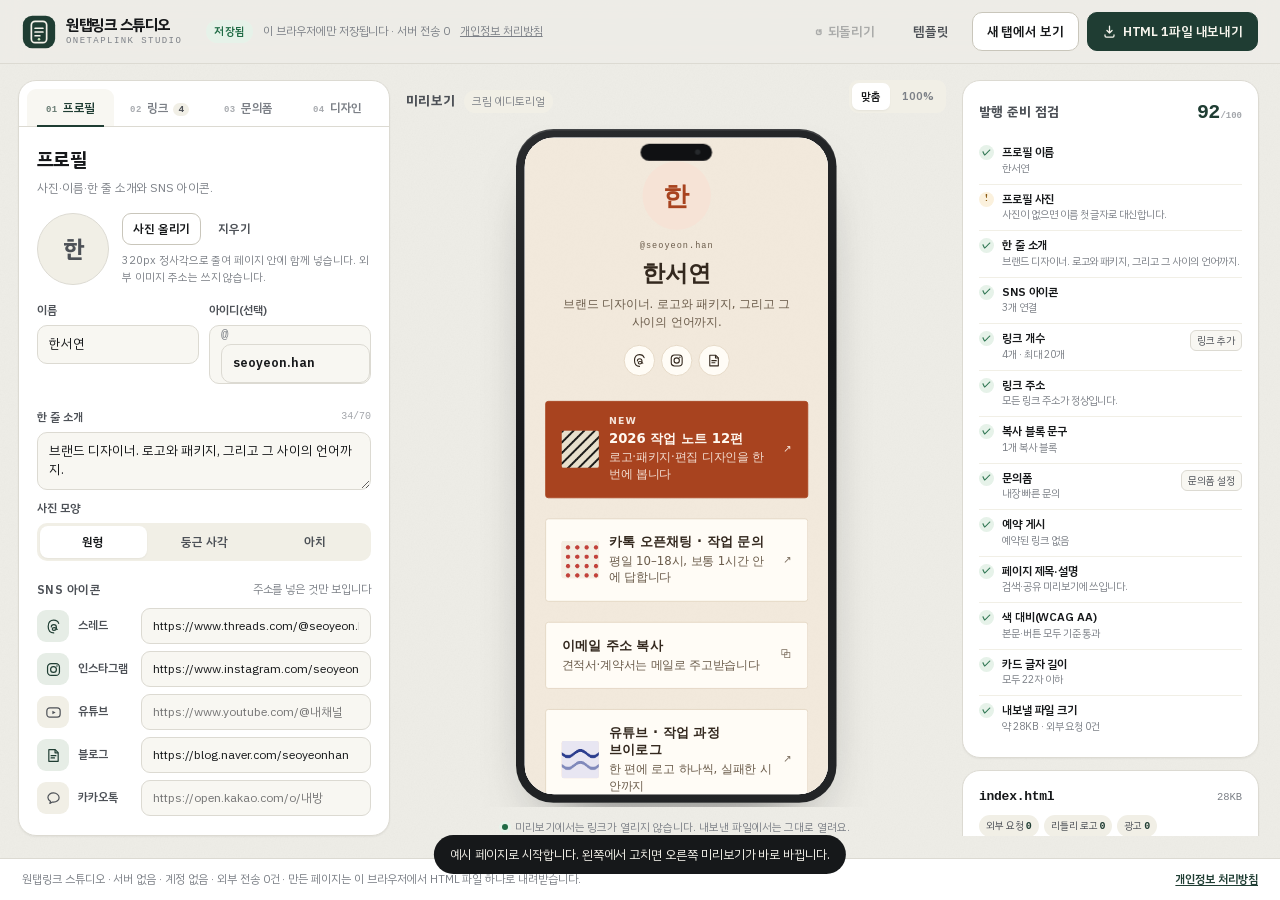
==== index.html @ 26da8e7d "Deploy linkhub-studio static app (production files only)" ====
<!DOCTYPE html>
<html lang="ko">
<head>
<meta charset="utf-8">
<meta name="viewport" content="width=device-width, initial-scale=1, viewport-fit=cover">
<title>원탭링크 스튜디오 — 리틀리 로고 없이, 평생 무료 링크 페이지</title>
<meta name="description" content="프로필 링크 페이지와 1분 견적 문의폼을 만들고 외부 요청 0건의 HTML 한 파일로 내보냅니다. 리틀리·인포크링크의 유료 테마 없이, 내 GitHub Pages에 그대로 올리면 끝.">
<meta name="theme-color" content="#eeede7">
<meta name="color-scheme" content="light">
<link rel="icon" href="favicon.svg" type="image/svg+xml">
<link rel="stylesheet" href="styles.css">
</head>
<body>
<a class="skip" href="#railNav">편집 메뉴로 바로가기</a>

<header class="topbar">
  <div class="topbar-in">
    <a class="brand" href="#" data-action="reset-view" aria-label="원탭링크 스튜디오 홈">
      <span class="brand-mark" aria-hidden="true">
        <svg viewBox="0 0 40 40" width="34" height="34">
          <rect x="1" y="1" width="38" height="38" rx="11" fill="#1f3d33"/>
          <rect x="11" y="7.5" width="18" height="25" rx="4.4" fill="none" stroke="#f4f2ea" stroke-width="2"/>
          <path d="M15.4 15.6h9.2M15.4 20h9.2M15.4 24.4h5.6" stroke="#f4f2ea" stroke-width="2" stroke-linecap="round"/>
          <circle cx="20" cy="28.6" r="1.5" fill="#c9e4bd"/>
        </svg>
      </span>
      <span class="brand-t">
        <strong>원탭링크 스튜디오</strong>
        <small>ONETAPLINK STUDIO</small>
      </span>
    </a>

    <p class="top-mid">
      <span class="save-state" id="saveState" aria-live="polite">저장됨</span>
      <span class="muted">이 브라우저에만 저장됩니다 · 서버 전송 0</span>
      <a class="muted top-privacy" href="privacy.html" target="_blank" rel="noopener">개인정보 처리방침</a>
    </p>

    <div class="top-actions">
      <button type="button" class="btn btn-quiet" id="undoBtn" data-action="undo" disabled title="되돌리기 (Ctrl+Z)" aria-label="되돌리기">
        <span class="undo-glyph" aria-hidden="true">↺</span><span class="hide-sm">되돌리기</span>
      </button>
      <button type="button" class="btn btn-quiet only-wide hide-sm" data-action="open-templates">템플릿</button>
      <button type="button" class="btn btn-line hide-sm" data-action="open-page">새 탭에서 보기</button>
      <button type="button" class="btn btn-primary" data-action="export">
        <svg viewBox="0 0 20 20" width="15" height="15" aria-hidden="true"><path d="M10 3v9m0 0 3.4-3.4M10 12 6.6 8.6M4 14.4v1.4A1.6 1.6 0 0 0 5.6 17.4h8.8A1.6 1.6 0 0 0 16 15.8v-1.4" fill="none" stroke="currentColor" stroke-width="1.7" stroke-linecap="round" stroke-linejoin="round"/></svg>
        <span class="hide-xs">HTML 1파일 내보내기</span><span class="show-xs">내보내기</span>
      </button>
    </div>
  </div>
</header>

<main class="shell" id="main" data-view="edit">
  <!-- ─────────── 왼쪽: 편집 레일 ─────────── -->
  <div class="rail" id="railNav">
    <nav class="rail-tabs" role="tablist" aria-label="편집 항목">
      <button type="button" class="rail-tab is-on" role="tab" aria-selected="true" data-panel="profile"><span class="num">01</span>프로필</button>
      <button type="button" class="rail-tab" role="tab" aria-selected="false" data-panel="links"><span class="num">02</span>링크<span class="rail-count" id="linkCount">0</span></button>
      <button type="button" class="rail-tab" role="tab" aria-selected="false" data-panel="form"><span class="num">03</span>문의폼</button>
      <button type="button" class="rail-tab" role="tab" aria-selected="false" data-panel="design"><span class="num">04</span>디자인</button>
    </nav>

    <div class="panels">
      <!-- 프로필 -->
      <section class="panel is-on" id="panel-profile" role="tabpanel" aria-label="프로필 편집">
        <div class="panel-head">
          <h2>프로필</h2>
          <p class="panel-sub">사진·이름·한 줄 소개와 SNS 아이콘.</p>
        </div>

        <div class="avatar-edit">
          <div class="avatar-preview" id="avatarPreview" aria-hidden="true"></div>
          <div class="avatar-actions">
            <button type="button" class="btn btn-line btn-sm" data-action="avatar-pick">사진 올리기</button>
            <button type="button" class="btn btn-quiet btn-sm" data-action="avatar-clear">지우기</button>
            <p class="hint">320px 정사각으로 줄여 페이지 안에 함께 넣습니다. 외부 이미지 주소는 쓰지 않습니다.</p>
          </div>
          <input type="file" id="avatarInput" accept="image/png,image/jpeg,image/webp" hidden>
        </div>

        <div class="field-grid">
          <label class="field"><span>이름</span><input id="fName" type="text" maxlength="30" placeholder="한서연" autocomplete="off"></label>
          <label class="field"><span>아이디(선택)</span><span class="input-prefix"><b>@</b><input id="fHandle" type="text" maxlength="24" placeholder="seoyeon.han" autocomplete="off"></span></label>
          <label class="field field-wide"><span>한 줄 소개 <em id="taglineCount">0/70</em></span><textarea id="fTagline" rows="2" maxlength="70" placeholder="무엇을 하는 사람인지 한 줄로"></textarea></label>
        </div>

        <div class="field">
          <span class="field-label">사진 모양</span>
          <div class="seg" id="shapeSeg" role="group" aria-label="사진 모양">
            <button type="button" class="seg-btn is-on" data-shape="circle">원형</button>
            <button type="button" class="seg-btn" data-shape="round">둥근 사각</button>
            <button type="button" class="seg-btn" data-shape="arch">아치</button>
          </div>
        </div>

        <div class="block-head"><h3>SNS 아이콘</h3><span class="muted">주소를 넣은 것만 보입니다</span></div>
        <div class="social-list" id="socialList"></div>

        <div class="block-head"><h3>페이지 정보</h3><span class="muted">검색·공유 미리보기</span></div>
        <div class="field-grid">
          <label class="field field-wide"><span>페이지 제목 <em id="pageTitleCount">0/60</em></span><input id="fPageTitle" type="text" maxlength="60"></label>
          <label class="field field-wide"><span>설명</span><textarea id="fPageDesc" rows="2" maxlength="140" placeholder="비어 있으면 한 줄 소개를 씁니다"></textarea></label>
          <label class="field field-wide"><span>하단 문구(선택)</span><input id="fFooter" type="text" maxlength="80" placeholder="© 2026 한서연 디자인 스튜디오"></label>
        </div>
      </section>

      <!-- 링크 -->
      <section class="panel" id="panel-links" role="tabpanel" aria-label="링크 편집" hidden>
        <div class="panel-head">
          <h2>링크</h2>
          <p class="panel-sub">손잡이를 잡고 끌면 순서가 바뀝니다. 위·아래 버튼도 됩니다.</p>
        </div>
        <div class="list-toolbar">
          <span class="pill" id="linkPill">0 / 20</span>
          <button type="button" class="btn btn-line btn-sm" data-action="add-link">+ 링크 추가</button>
        </div>
        <div class="link-list" id="linkList"></div>
        <p class="panel-foot">문의폼 카드는 이 목록 안에서 원하는 위치로 옮길 수 있습니다.</p>
      </section>

      <!-- 문의폼 -->
      <section class="panel" id="panel-form" role="tabpanel" aria-label="문의폼 편집" hidden>
        <div class="panel-head">
          <h2>문의폼</h2>
          <p class="panel-sub">이름·연락처·내용을 받아 <b>보낼 문구</b>를 만들어 줍니다. 서버가 없어도 됩니다.</p>
        </div>

        <label class="switch-row">
          <span><b>문의폼 켜기</b><small>링크 목록 안에 카드로 들어갑니다</small></span>
          <input type="checkbox" id="formEnabled" class="switch">
        </label>

        <div class="field">
          <span class="field-label">받는 방식</span>
          <div class="mode-grid" id="modeGrid"></div>
        </div>

        <div class="field-grid">
          <label class="field field-wide"><span>카드 제목</span><input id="fFormTitle" type="text" maxlength="34"></label>
          <label class="field field-wide"><span>안내 문구</span><textarea id="fFormNote" rows="2" maxlength="120"></textarea></label>
        </div>

        <div id="formLinkFields" hidden>
          <label class="field"><span>폼 주소 (구글폼·노션폼)</span><input id="fFormUrl" type="url" placeholder="https://forms.gle/..."></label>
        </div>

        <div class="block-head"><h3>보낼 곳</h3><span class="muted">하나 이상 필요</span></div>
        <div class="field-grid">
          <label class="field"><span>받을 메일</span><input id="fFormEmail" type="email" placeholder="hello@example.com"></label>
          <label class="field"><span>카카오 오픈채팅</span><input id="fFormKakao" type="url" placeholder="https://open.kakao.com/o/..."></label>
          <label class="field"><span>문자 번호(선택)</span><input id="fFormPhone" type="tel" placeholder="010-0000-0000"></label>
        </div>

        <div class="block-head"><h3>추가 질문</h3></div>
        <label class="check-row"><input type="checkbox" id="fieldType"> 문의 종류 (제작·협업·강의·기타)</label>
        <label class="check-row"><input type="checkbox" id="fieldBudget"> 예산 범위 (5단계)</label>

        <div class="block-head"><h3>받게 될 문구</h3><button type="button" class="btn btn-quiet btn-sm" data-action="copy-inquiry-sample">복사</button></div>
        <pre class="preview-text" id="formPreviewText" tabindex="0"></pre>
        <p class="panel-foot" id="formReadyNote"></p>
      </section>

      <!-- 디자인 -->
      <section class="panel" id="panel-design" role="tabpanel" aria-label="디자인 편집" hidden>
        <div class="panel-head">
          <h2>디자인</h2>
          <p class="panel-sub">디자인 레퍼런스 엔진 v2의 프리셋 8종. 색 대비는 WCAG AA로 검사합니다.</p>
        </div>

        <div class="block-head"><h3>프리셋</h3><span class="muted" id="presetNote"></span></div>
        <div class="preset-grid" id="presetGrid"></div>

        <div class="block-head"><h3>폰트 믹스</h3></div>
        <div class="chip-list" id="fontMixList"></div>

        <div class="block-head"><h3>종이·필름 그레인</h3></div>
        <div class="chip-list" id="grainList"></div>

        <div class="field-grid">
          <label class="field"><span>포인트 색</span>
            <span class="color-row">
              <input id="accentColor" type="color" value="#a8431f" aria-label="포인트 색">
              <input id="accentHex" type="text" maxlength="7" placeholder="#A8431F" spellcheck="false" aria-label="포인트 색 코드">
              <button type="button" class="btn btn-quiet btn-sm" data-action="accent-reset">기본값</button>
            </span>
          </label>
          <label class="field"><span>모서리 <em id="radiusVal">0px</em></span>
            <input id="radiusRange" type="range" min="0" max="28" step="1" value="0">
          </label>
        </div>

        <div class="block-head"><h3>색 대비 검사</h3><span class="muted">WCAG 2.2 AA</span></div>
        <ul class="contrast-list" id="contrastList"></ul>

        <div class="block-head"><h3>브랜드 키트</h3><span class="muted">톤 고정 · 재사용</span></div>
        <div id="kitBanner" class="kit-banner" hidden></div>
        <div class="field-grid">
          <label class="field"><span>키트 이름</span><input id="kitName" type="text" maxlength="40" placeholder="한서연 브랜드"></label>
        </div>
        <div class="kit-actions">
          <button type="button" class="btn btn-line btn-sm" data-action="kit-save">지금 디자인 고정</button>
          <button type="button" class="btn btn-quiet btn-sm" data-action="kit-json">JSON 복사</button>
          <button type="button" class="btn btn-quiet btn-sm" data-action="kit-import">JSON 붙여넣기</button>
          <button type="button" class="btn btn-quiet btn-sm" data-action="kit-clear" hidden>고정 해제</button>
        </div>
        <div id="kitList" class="kit-list"></div>
      </section>
    </div>
  </div>

  <!-- ─────────── 가운데: 폰 미리보기 ─────────── -->
  <section class="stage" id="stage" aria-label="폰 미리보기">
    <div class="stage-head">
      <div class="stage-title">
        <h2>미리보기</h2>
        <span class="preset-tag" id="presetTag">크림 에디토리얼</span>
      </div>
      <div class="zoom" role="group" aria-label="미리보기 크기">
        <button type="button" class="zoom-btn is-on" data-zoom="fit">맞춤</button>
        <button type="button" class="zoom-btn" data-zoom="one">100%</button>
      </div>
    </div>
    <div class="stage-body">
      <div class="phone" id="phone">
        <div class="phone-frame">
          <span class="phone-notch" aria-hidden="true"></span>
          <div class="phone-screen">
            <iframe id="phoneFrame" title="내 링크 페이지 미리보기" src="about:blank"></iframe>
          </div>
        </div>
      </div>
    </div>
    <p class="stage-foot">
      <span class="dot-live" aria-hidden="true"></span>
      미리보기에서는 링크가 열리지 않습니다. 내보낸 파일에서는 그대로 열려요.
    </p>
  </section>

  <!-- ─────────── 오른쪽: 발행 점검 ─────────── -->
  <aside class="side" aria-label="발행 준비">
    <div class="side-card audit-card">
      <div class="audit-head">
        <h2>발행 준비 점검</h2>
        <span class="score" id="auditScore" aria-live="polite">0</span>
      </div>
      <ul class="audit-list" id="auditList"></ul>
    </div>

    <div class="side-card export-card">
      <div class="export-top">
        <span class="file-name">index.html</span>
        <span class="file-size" id="exportSize">—</span>
      </div>
      <div class="fact-row">
        <span class="fact">외부 요청 <b>0</b></span>
        <span class="fact">리틀리 로고 <b>0</b></span>
        <span class="fact">광고 <b>0</b></span>
      </div>
      <button type="button" class="btn btn-primary btn-block" data-action="export">내 페이지 HTML 내려받기</button>
      <p class="hint">파일 하나입니다. GitHub Pages·노션·아무 호스팅에 올리면 그대로 링크가 됩니다.</p>
      <ol class="steps">
        <li><b>내려받기</b> — index.html 저장</li>
        <li><b>올리기</b> — GitHub 저장소에 파일 추가</li>
        <li><b>켜기</b> — Settings → Pages → main</li>
      </ol>
    </div>

    <div class="side-card stat-card">
      <div class="stat"><span>링크</span><b id="statLinks">0</b></div>
      <div class="stat"><span>글자</span><b id="statChars">0</b></div>
      <div class="stat"><span>디자인</span><b id="statPreset">—</b></div>
    </div>

    <p class="why">
      <b>월 0원인 이유</b> — 서버가 없습니다. 이 스튜디오도, 내보낸 페이지도 브라우저에서만 돌아갑니다.
      로고도 광고도 끼워 넣지 않습니다.
    </p>
  </aside>
</main>

<footer class="app-foot">
  <div class="app-foot-in">
    <p class="app-foot-note">원탭링크 스튜디오 · 서버 없음 · 계정 없음 · 외부 전송 0건 · 만든 페이지는 이 브라우저에서 HTML 파일 하나로 내려받습니다.</p>
    <p class="muted"><a href="privacy.html">개인정보 처리방침</a></p>
  </div>
</footer>

<!-- 모바일 편집/미리보기 전환 -->
<div class="mobile-switch" role="group" aria-label="편집 또는 미리보기">
  <button type="button" class="is-on" data-mview="edit">편집</button>
  <button type="button" data-mview="preview">미리보기</button>
</div>

<!-- 템플릿 모달 -->
<dialog class="modal" id="tplModal" aria-labelledby="tplTitle">
  <div class="modal-head">
    <div><h2 id="tplTitle">템플릿</h2><p>지금 페이지를 바꿉니다. 되돌리기로 복구할 수 있어요.</p></div>
    <button type="button" class="icon-btn" data-action="close-modal" aria-label="닫기">✕</button>
  </div>
  <div class="tpl-grid" id="tplList"></div>
</dialog>

<!-- 내보내기 모달 -->
<dialog class="modal" id="exportModal" aria-labelledby="exportTitle">
  <div class="modal-head">
    <div><h2 id="exportTitle">내보냈습니다</h2><p id="exportSummary">index.html</p></div>
    <button type="button" class="icon-btn" data-action="close-modal" aria-label="닫기">✕</button>
  </div>
  <div class="export-body">
    <div class="export-stats" id="exportStats"></div>
    <div class="export-checks" id="exportChecks"></div>
    <p class="hint" id="exportNote"></p>
  </div>
  <div class="modal-actions">
    <button type="button" class="btn btn-quiet" data-action="close-modal">닫기</button>
    <button type="button" class="btn btn-line" data-action="open-page">새 탭에서 열기</button>
    <button type="button" class="btn btn-primary" data-action="export">다시 내려받기</button>
  </div>
</dialog>

<!-- 브랜드 키트 JSON 모달 -->
<dialog class="modal" id="kitModal" aria-labelledby="kitTitle">
  <div class="modal-head">
    <div><h2 id="kitTitle">브랜드 키트 JSON</h2><p>다른 페이지·시안에 그대로 붙여 넣으면 톤이 고정됩니다.</p></div>
    <button type="button" class="icon-btn" data-action="close-modal" aria-label="닫기">✕</button>
  </div>
  <textarea class="kit-json" id="kitJson" rows="12" spellcheck="false" aria-label="브랜드 키트 JSON"></textarea>
  <div class="modal-actions">
    <button type="button" class="btn btn-quiet" data-action="close-modal">닫기</button>
    <button type="button" class="btn btn-primary" data-action="kit-json-apply">이 키트 적용</button>
  </div>
</dialog>

<div class="toast" id="toast" role="status" aria-live="polite"></div>

<script src="engines/design-ref-engine.js"></script>
<script src="core.js"></script>
<script src="data.js"></script>
<script src="app.js"></script>
</body>
</html>
---- styles.css ----
/* ============================================================
   원탭링크 스튜디오 · styles.css
   스튜디오 화면 전용. 내보낸 페이지의 CSS는 core.js가 따로 만든다.
   ============================================================ */

@font-face {
  font-family: 'PlexKR';
  src: url('assets/fonts/plexkr-Regular.woff2') format('woff2');
  font-weight: 400; font-style: normal; font-display: swap;
}
@font-face {
  font-family: 'PlexKR';
  src: url('assets/fonts/plexkr-SemiBold.woff2') format('woff2');
  font-weight: 500 600; font-style: normal; font-display: swap;
}
@font-face {
  font-family: 'PlexKR';
  src: url('assets/fonts/plexkr-Bold.woff2') format('woff2');
  font-weight: 700 900; font-style: normal; font-display: swap;
}

:root {
  --font: 'PlexKR', -apple-system, BlinkMacSystemFont, 'Segoe UI', 'Apple SD Gothic Neo', 'Malgun Gothic', sans-serif;
  --mono: ui-monospace, 'SFMono-Regular', Menlo, Consolas, 'Liberation Mono', monospace;
  --bg: #eeede7;
  --surface: #ffffff;
  --surface-2: #f8f7f2;
  --surface-3: #f1efe6;
  --ink: #16181a;
  --ink-2: #4d5157;
  --ink-3: #7c8087;
  --ink-4: #a3a6ab;
  --line: #dcdad2;
  --line-2: #c9c6bb;
  --brand: #1f3d33;
  --brand-2: #2e5a49;
  --brand-soft: #e6ede6;
  --hot: #b23a2e;
  --hot-soft: #fbebe7;
  --ok: #1f6b45;
  --ok-soft: #e6f2e9;
  --warn: #8a5a12;
  --warn-soft: #fbf1dd;
  --bad: #a52a1f;
  --bad-soft: #fbe9e6;
  --r-sm: 8px;
  --r-md: 12px;
  --r-lg: 18px;
  --topbar: 64px;
  --shadow-1: 0 1px 2px rgba(22, 24, 26, .05);
  --shadow-2: 0 18px 40px -28px rgba(22, 24, 26, .45);
  --ps: .82;
}

*, *::before, *::after { box-sizing: border-box; }

html { -webkit-text-size-adjust: 100%; }

body {
  margin: 0;
  background: var(--bg);
  color: var(--ink);
  font-family: var(--font);
  font-size: 14px;
  line-height: 1.55;
  letter-spacing: -0.003em;
  -webkit-font-smoothing: antialiased;
}

body::before {
  content: '';
  position: fixed;
  inset: 0;
  z-index: 0;
  pointer-events: none;
  opacity: .05;
  background-image: url("data:image/svg+xml;charset=utf-8,%3Csvg xmlns='http://www.w3.org/2000/svg' width='120' height='120'%3E%3Cfilter id='n'%3E%3CfeTurbulence type='fractalNoise' baseFrequency='.72' numOctaves='3' stitchTiles='stitch'/%3E%3CfeColorMatrix type='saturate' values='0'/%3E%3C/filter%3E%3Crect width='120' height='120' filter='url(%23n)'/%3E%3C/svg%3E");
  mix-blend-mode: multiply;
}

body > * { position: relative; z-index: 1; }

h1, h2, h3, h4 { margin: 0; font-weight: 700; letter-spacing: -0.025em; }
p { margin: 0; }
ul, ol { margin: 0; padding: 0; }
li { list-style: none; }
b, strong { font-weight: 600; }
em { font-style: normal; }

.skip {
  position: absolute; left: 10px; top: -60px;
  padding: 8px 14px; border-radius: 10px;
  background: var(--ink); color: #fff; text-decoration: none; z-index: 99;
  transition: top .15s ease;
}
.skip:focus { top: 10px; }

/* ───────────── 상단 바 ───────────── */
.topbar {
  position: sticky; top: 0; z-index: 30;
  height: var(--topbar);
  background: rgba(238, 237, 231, .9);
  border-bottom: 1px solid var(--line);
  backdrop-filter: blur(10px);
}
.topbar-in {
  max-width: 1760px; margin: 0 auto; height: 100%;
  padding: 0 22px;
  display: flex; align-items: center; gap: 18px;
}
.brand { display: inline-flex; align-items: center; gap: 10px; text-decoration: none; color: inherit; flex: 0 0 auto; }
.brand-mark { display: inline-flex; }
.brand-t { display: flex; flex-direction: column; line-height: 1.12; }
.brand-t strong { font-size: 15px; font-weight: 700; letter-spacing: -0.03em; }
.brand-t small { font-family: var(--mono); font-size: 9px; letter-spacing: .16em; color: var(--ink-3); margin-top: 3px; }

.top-mid { display: flex; align-items: center; gap: 10px; margin-left: 6px; min-width: 0; }
.save-state {
  font-size: 11px; font-weight: 600; letter-spacing: .02em;
  color: var(--ok); background: var(--ok-soft);
  padding: 3px 8px; border-radius: 999px; white-space: nowrap;
}
.save-state.is-dirty { color: var(--warn); background: var(--warn-soft); }
.muted { color: var(--ink-3); font-size: 11.5px; }

.top-actions { margin-left: auto; display: flex; align-items: center; gap: 8px; }

.btn {
  display: inline-flex; align-items: center; justify-content: center; gap: 6px;
  padding: 9px 14px; border-radius: 10px;
  border: 1px solid transparent; background: transparent;
  font-family: inherit; font-size: 13px; font-weight: 600; letter-spacing: -0.01em;
  color: var(--ink); cursor: pointer; white-space: nowrap;
  transition: background .14s ease, border-color .14s ease, color .14s ease, transform .14s ease;
}
.btn:active { transform: translateY(1px); }
.btn-primary { background: var(--brand); color: #f6f4ec; border-color: var(--brand); }
.btn-primary:hover { background: var(--brand-2); border-color: var(--brand-2); }
.btn-line { border-color: var(--line-2); background: var(--surface); }
.btn-line:hover { border-color: var(--ink-3); }
.btn-quiet { color: var(--ink-2); }
.btn-quiet:hover { background: var(--surface-3); color: var(--ink); }
.btn-sm { padding: 6px 10px; font-size: 12px; border-radius: 9px; }
.btn-block { width: 100%; padding: 12px 14px; }
.btn[disabled] { opacity: .42; pointer-events: none; }
.undo-glyph { font-size: 14px; line-height: 1; }
.show-xs { display: none; }

.icon-btn {
  width: 30px; height: 30px; display: inline-grid; place-items: center;
  border: 1px solid var(--line); border-radius: 8px; background: var(--surface);
  color: var(--ink-2); font-size: 13px; cursor: pointer; font-family: inherit;
}
.icon-btn:hover { border-color: var(--line-2); color: var(--ink); background: var(--surface-2); }
.icon-btn.is-danger:hover { color: var(--bad); border-color: var(--bad); background: var(--bad-soft); }

/* ───────────── 3열 셸 ───────────── */
.shell {
  max-width: 1760px; margin: 0 auto;
  padding: 20px 22px 26px;
  display: grid;
  grid-template-columns: 398px minmax(380px, 1fr) 322px;
  gap: 20px;
  align-items: start;
}

/* ───────────── 레일 ───────────── */
.rail {
  background: var(--surface);
  border: 1px solid var(--line);
  border-radius: var(--r-lg);
  box-shadow: var(--shadow-1);
  position: sticky; top: calc(var(--topbar) + 16px);
  height: calc(100vh - var(--topbar) - 36px);
  display: flex; flex-direction: column;
  overflow: hidden;
}
.rail-tabs { display: flex; gap: 2px; padding: 8px 8px 0; border-bottom: 1px solid var(--line); flex: 0 0 auto; }
.rail-tab {
  flex: 1 1 0; position: relative;
  display: flex; align-items: baseline; justify-content: center; gap: 5px;
  padding: 10px 6px 9px; border: 0; border-radius: 9px 9px 0 0;
  background: transparent; color: var(--ink-3);
  font-family: inherit; font-size: 13px; font-weight: 600; letter-spacing: -0.02em;
  cursor: pointer;
}
.rail-tab .num { font-family: var(--mono); font-size: 9px; letter-spacing: .06em; opacity: .66; }
.rail-tab:hover { color: var(--ink); background: var(--surface-2); }
.rail-tab.is-on { color: var(--brand); background: var(--surface-2); }
.rail-tab.is-on::after {
  content: ''; position: absolute; left: 10px; right: 10px; bottom: -1px; height: 2px; background: var(--brand);
}
.rail-count {
  font-family: var(--mono); font-size: 9.5px; padding: 1px 5px; border-radius: 999px;
  background: var(--surface-3); color: var(--ink-2);
}
.rail-tab.is-on .rail-count { background: var(--brand-soft); color: var(--brand); }

.panels { flex: 1 1 auto; overflow-y: auto; overscroll-behavior: contain; padding: 18px 18px 24px; scrollbar-width: thin; }
.panels::-webkit-scrollbar { width: 10px; }
.panels::-webkit-scrollbar-thumb { background: #dcdad2; border-radius: 9px; border: 3px solid var(--surface); }
.panel { display: none; }
.panel.is-on { display: block; animation: fade .18s ease; }
@keyframes fade { from { opacity: 0; transform: translateY(3px); } to { opacity: 1; transform: none; } }

.panel-head { margin-bottom: 16px; }
.panel-head h2 { font-size: 19px; letter-spacing: -0.035em; }
.panel-sub { margin-top: 5px; color: var(--ink-3); font-size: 12px; line-height: 1.5; }
.panel-sub b { color: var(--ink-2); }
.panel-foot { margin-top: 14px; color: var(--ink-3); font-size: 11.5px; line-height: 1.5; }
.panel-foot.is-bad { color: var(--bad); }

.block-head {
  display: flex; align-items: center; justify-content: space-between; gap: 8px;
  margin: 20px 0 9px;
}
.block-head h3 { font-size: 12px; font-weight: 600; letter-spacing: .04em; color: var(--ink-2); text-transform: uppercase; }

/* ───────────── 폼 요소 ───────────── */
.field-grid { display: grid; grid-template-columns: 1fr 1fr; gap: 10px; }
.field { display: block; margin-bottom: 10px; min-width: 0; }
.field-wide { grid-column: 1 / -1; }
.field > span, .field-label { display: block; margin-bottom: 5px; font-size: 11.5px; font-weight: 600; color: var(--ink-2); }
.field > span em, .field-label em { float: right; font-family: var(--mono); font-size: 10px; font-style: normal; font-weight: 400; color: var(--ink-4); }
.field input[type="text"], .field input[type="url"], .field input[type="email"], .field input[type="tel"],
.field textarea, .field select, .input-prefix {
  width: 100%; display: block;
  padding: 9px 11px;
  border: 1px solid var(--line); border-radius: 10px;
  background: var(--surface-2); color: var(--ink);
  font-family: inherit; font-size: 13px; line-height: 1.45;
  transition: border-color .14s ease, background .14s ease, box-shadow .14s ease;
}
.field textarea { resize: vertical; min-height: 54px; }
.field input:hover, .field textarea:hover { border-color: var(--line-2); }
.field input:focus, .field textarea:focus, .field select:focus, .input-prefix:focus-within {
  outline: none; border-color: var(--brand); background: var(--surface);
  box-shadow: 0 0 0 3px rgba(31, 61, 51, .1);
}
.field input::placeholder, .field textarea::placeholder { color: var(--ink-4); }
.input-prefix { display: flex; align-items: center; gap: 4px; padding: 0 0 0 11px; }
.input-prefix b { font-family: var(--mono); font-size: 12.5px; color: var(--ink-3); font-weight: 400; }
.input-prefix input { border: 0; background: transparent; padding: 9px 8px 9px 0; width: 100%; font: inherit; font-size: 13px; }
.input-prefix input:focus { outline: none; box-shadow: none; }

.seg { display: flex; gap: 4px; padding: 3px; background: var(--surface-3); border-radius: 10px; }
.seg-btn {
  flex: 1; padding: 7px 8px; border: 0; border-radius: 8px;
  background: transparent; color: var(--ink-2);
  font-family: inherit; font-size: 12px; font-weight: 600; cursor: pointer;
}
.seg-btn.is-on { background: var(--surface); color: var(--ink); box-shadow: var(--shadow-1); }

.switch-row, .check-row {
  display: flex; align-items: center; justify-content: space-between; gap: 12px;
  padding: 11px 12px; margin-bottom: 10px;
  border: 1px solid var(--line); border-radius: 12px; background: var(--surface-2);
  font-size: 13px; cursor: pointer;
}
.switch-row b { display: block; font-size: 13px; }
.switch-row small { display: block; color: var(--ink-3); font-size: 11.5px; margin-top: 1px; }
.check-row { justify-content: flex-start; font-size: 12.5px; color: var(--ink-2); }
.check-row input, .switch-row input { accent-color: var(--brand); width: 15px; height: 15px; flex: 0 0 auto; }
.switch-row .switch { width: 38px; height: 22px; appearance: none; background: var(--line-2); border-radius: 999px; position: relative; transition: background .16s ease; cursor: pointer; }
.switch-row .switch::after { content: ''; position: absolute; top: 3px; left: 3px; width: 16px; height: 16px; border-radius: 50%; background: #fff; transition: transform .16s ease; }
.switch-row .switch:checked { background: var(--brand); }
.switch-row .switch:checked::after { transform: translateX(16px); }

.color-row { display: flex; align-items: center; gap: 6px; }
.color-row input[type="color"] { width: 38px; height: 34px; padding: 2px; border: 1px solid var(--line); border-radius: 9px; background: var(--surface-2); cursor: pointer; }
.color-row input[type="text"] { flex: 1; min-width: 0; }
input[type="range"] { width: 100%; accent-color: var(--brand); }

/* ───────────── 프로필 ───────────── */
.avatar-edit { display: flex; gap: 13px; align-items: flex-start; margin-bottom: 16px; }
.avatar-preview {
  width: 72px; height: 72px; flex: 0 0 72px; border-radius: 50%;
  background: var(--surface-3) center/cover no-repeat;
  display: grid; place-items: center; overflow: hidden;
  border: 1px solid var(--line);
  font-size: 24px; font-weight: 700; color: var(--ink-2);
}
.avatar-preview[data-shape="round"] { border-radius: 20px; }
.avatar-preview[data-shape="arch"] { border-radius: 36px 36px 10px 10px; }
.avatar-preview img { width: 100%; height: 100%; object-fit: cover; }
.avatar-actions { display: flex; flex-wrap: wrap; gap: 6px; align-items: center; }
.avatar-actions .hint { flex-basis: 100%; margin-top: 2px; }

.hint { color: var(--ink-3); font-size: 11px; line-height: 1.5; }

.social-list { display: flex; flex-direction: column; gap: 7px; }
.social-row { display: flex; align-items: center; gap: 9px; }
.social-ico {
  width: 32px; height: 32px; flex: 0 0 32px; display: grid; place-items: center;
  border-radius: 9px; background: var(--surface-3); color: var(--ink-2);
}
.social-ico svg { width: 17px; height: 17px; }
.social-row.is-on .social-ico { background: var(--brand-soft); color: var(--brand); }
.social-row input {
  flex: 1; min-width: 0; padding: 8px 11px;
  border: 1px solid var(--line); border-radius: 9px; background: var(--surface-2);
  font-family: inherit; font-size: 12px; color: var(--ink);
}
.social-row input:focus { outline: none; border-color: var(--brand); background: var(--surface); box-shadow: 0 0 0 3px rgba(31, 61, 51, .1); }
.social-row .social-label { flex: 0 0 54px; font-size: 11.5px; font-weight: 600; color: var(--ink-2); }

/* ───────────── 링크 목록 ───────────── */
.list-toolbar { display: flex; align-items: center; justify-content: space-between; margin-bottom: 10px; }
.pill { font-family: var(--mono); font-size: 11px; padding: 3px 9px; border-radius: 999px; background: var(--surface-3); color: var(--ink-2); }

.link-list { display: flex; flex-direction: column; gap: 8px; }
.link-item {
  border: 1px solid var(--line); border-radius: 12px; background: var(--surface-2);
  transition: border-color .14s ease, background .14s ease, box-shadow .14s ease;
}
.link-item.is-open { background: var(--surface); border-color: var(--line-2); box-shadow: var(--shadow-1); }
.link-item.is-dragging { opacity: .55; border-color: var(--brand); }
.link-item.is-target { border-color: var(--brand); box-shadow: 0 0 0 3px rgba(31, 61, 51, .1); }
.link-item.is-bad { border-color: var(--bad); background: var(--bad-soft); }
.link-head { display: flex; align-items: center; gap: 7px; padding: 9px 9px 9px 6px; }
.drag-handle {
  width: 22px; height: 30px; flex: 0 0 22px;
  display: grid; place-items: center; border: 0; background: transparent;
  color: var(--ink-4); cursor: grab; touch-action: none; border-radius: 6px;
}
.drag-handle:hover { color: var(--ink-2); background: var(--surface-3); }
.drag-handle:active { cursor: grabbing; }
.drag-handle svg { display: block; }
.link-main { flex: 1; min-width: 0; display: flex; flex-direction: column; gap: 1px; cursor: pointer; background: none; border: 0; padding: 2px 0; text-align: left; font-family: inherit; color: inherit; }
.link-main:focus-visible { outline: 2px solid var(--brand); outline-offset: 2px; border-radius: 6px; }
.link-name { font-size: 13px; font-weight: 600; letter-spacing: -0.01em; white-space: nowrap; overflow: hidden; text-overflow: ellipsis; }
.link-name .feature-star { color: var(--hot); margin-left: 4px; }
.link-meta { font-size: 11px; color: var(--ink-3); white-space: nowrap; overflow: hidden; text-overflow: ellipsis; }
.link-meta.is-warn { color: var(--bad); }
.link-tools { display: flex; align-items: center; gap: 3px; flex: 0 0 auto; }
.link-tools .icon-btn { width: 26px; height: 26px; font-size: 11px; }
.link-tools .icon-btn.is-on { background: var(--brand-soft); border-color: var(--brand-soft); color: var(--brand); }
.link-body { padding: 4px 12px 14px; border-top: 1px dashed var(--line); margin-top: 2px; padding-top: 12px; }
.link-body .field { margin-bottom: 9px; }
.link-body .field > span { font-size: 10.5px; }
.row-2 { display: grid; grid-template-columns: 1fr 1fr; gap: 9px; }
.badge-chips { display: flex; flex-wrap: wrap; gap: 5px; margin: -2px 0 9px; }
.badge-chip {
  padding: 3px 8px; border-radius: 999px; border: 1px solid var(--line); background: var(--surface-2);
  color: var(--ink-2); font-family: inherit; font-size: 10.5px; font-weight: 600; cursor: pointer;
}
.badge-chip:hover { border-color: var(--ink-3); color: var(--ink); }
.badge-chip.is-on { background: var(--hot-soft); border-color: var(--hot); color: var(--hot); }

.thumb-row { display: flex; align-items: center; gap: 8px; margin-bottom: 10px; }
.thumb-preview {
  width: 42px; height: 42px; flex: 0 0 42px; border-radius: 9px; border: 1px solid var(--line);
  background: var(--surface-3) center/cover no-repeat; display: grid; place-items: center;
  font-size: 10px; color: var(--ink-4);
}
.thumb-preview img { width: 100%; height: 100%; object-fit: cover; border-radius: 8px; }
.toggle-row { display: flex; align-items: center; gap: 14px; flex-wrap: wrap; margin: 6px 0 10px; }
.toggle {
  display: inline-flex; align-items: center; gap: 6px; font-size: 11.5px; color: var(--ink-2); cursor: pointer;
}
.toggle input { width: 14px; height: 14px; accent-color: var(--brand); }
.sched-row { display: grid; grid-template-columns: 1fr 1fr; gap: 8px; padding: 9px; border: 1px dashed var(--line); border-radius: 10px; background: var(--surface-2); }
.sched-row label { display: block; font-size: 10.5px; color: var(--ink-3); font-weight: 600; }
.sched-row input {
  width: 100%; margin-top: 3px; padding: 6px 7px; border: 1px solid var(--line); border-radius: 7px;
  background: var(--surface); font-family: var(--mono); font-size: 11px; color: var(--ink);
}
.sched-status { grid-column: 1 / -1; font-size: 10.5px; color: var(--ink-3); }
.sched-status.is-scheduled { color: var(--warn); }
.sched-status.is-ended { color: var(--ink-4); }
.form-block-row {
  display: flex; align-items: center; gap: 8px; padding: 11px 11px 11px 6px;
  border: 1px dashed var(--line-2); border-radius: 12px; background: var(--surface-3);
  font-size: 12px; color: var(--ink-2);
}
.form-block-row .tag { margin-left: auto; font-family: var(--mono); font-size: 9.5px; letter-spacing: .06em; color: var(--ink-3); }
.form-block-row .form-row-txt { min-width: 0; overflow: hidden; text-overflow: ellipsis; white-space: nowrap; }
.form-block-row .icon-btn { width: 24px; height: 24px; font-size: 10px; }

/* ───────────── 문의폼 ───────────── */
.mode-grid { display: grid; grid-template-columns: 1fr 1fr; gap: 7px; }
.mode-card {
  text-align: left; padding: 9px 10px; border-radius: 10px;
  border: 1px solid var(--line); background: var(--surface-2);
  font-family: inherit; cursor: pointer;
}
.mode-card b { display: block; font-size: 12px; letter-spacing: -0.01em; }
.mode-card small { display: block; margin-top: 2px; font-size: 10.5px; line-height: 1.4; color: var(--ink-3); }
.mode-card.is-on { border-color: var(--brand); background: var(--brand-soft); }
.mode-card.is-on b { color: var(--brand); }

.preview-text {
  margin: 0; padding: 12px; max-height: 240px; overflow: auto;
  border: 1px solid var(--line); border-radius: 11px; background: var(--surface-2);
  font-family: var(--font); font-size: 11.5px; line-height: 1.65; color: var(--ink-2);
  white-space: pre-wrap; word-break: break-word;
}

/* ───────────── 디자인 ───────────── */
.preset-grid { display: grid; grid-template-columns: 1fr 1fr; gap: 7px; }
.preset-card {
  border: 1px solid var(--line); border-radius: 11px; background: var(--surface-2);
  padding: 7px; text-align: left; cursor: pointer; font-family: inherit;
  display: flex; gap: 8px; align-items: center;
  transition: border-color .14s ease, box-shadow .14s ease;
}
.preset-card:hover { border-color: var(--line-2); }
.preset-card.is-on { border-color: var(--brand); box-shadow: 0 0 0 3px rgba(31, 61, 51, .1); }
.preset-mini {
  width: 40px; height: 52px; flex: 0 0 40px; border-radius: 6px; overflow: hidden;
  border: 1px solid rgba(0, 0, 0, .08); display: flex; flex-direction: column; gap: 3px; padding: 6px 5px;
  background: var(--mini-bg, #fff);
}
.preset-mini i { display: block; height: 3px; border-radius: 2px; background: var(--mini-ink, #111); opacity: .8; }
.preset-mini i:nth-child(1) { width: 60%; height: 4px; }
.preset-mini i:nth-child(2) { width: 80%; opacity: .45; }
.preset-mini i:nth-child(3) { width: 100%; height: 9px; margin-top: 2px; background: var(--mini-surface, #eee); border-radius: 3px; }
.preset-mini i:nth-child(4) { width: 100%; height: 9px; background: var(--mini-surface, #eee); border-radius: 3px; }
.preset-mini i:nth-child(5) { width: 100%; height: 9px; background: var(--mini-accent, #333); border-radius: 3px; }
.preset-meta { min-width: 0; }
.preset-meta b { display: block; font-size: 11.5px; line-height: 1.3; letter-spacing: -0.02em; }
.preset-meta small { display: block; font-size: 9.5px; color: var(--ink-3); margin-top: 2px; line-height: 1.3; }
.preset-card.is-on .preset-meta b { color: var(--brand); }

.chip-list { display: flex; flex-wrap: wrap; gap: 6px; }
.chip {
  padding: 6px 10px; border-radius: 999px; border: 1px solid var(--line);
  background: var(--surface-2); color: var(--ink-2);
  font-family: inherit; font-size: 11.5px; font-weight: 600; cursor: pointer;
  transition: border-color .14s ease, background .14s ease, color .14s ease;
}
.chip:hover { border-color: var(--line-2); color: var(--ink); }
.chip.is-on { background: var(--brand); border-color: var(--brand); color: #f4f2ea; }

.contrast-list { display: flex; flex-direction: column; gap: 4px; }
.contrast-row { display: flex; align-items: center; gap: 8px; font-size: 11px; color: var(--ink-2); }
.contrast-row .swatch { width: 12px; height: 12px; border-radius: 3px; border: 1px solid rgba(0, 0, 0, .12); flex: 0 0 12px; }
.contrast-row .ratio { margin-left: auto; font-family: var(--mono); font-size: 10.5px; }
.contrast-row .verdict { font-size: 9.5px; padding: 1px 5px; border-radius: 999px; }
.contrast-row .verdict.is-pass { background: var(--ok-soft); color: var(--ok); }
.contrast-row .verdict.is-fail { background: var(--bad-soft); color: var(--bad); }

.kit-banner {
  padding: 10px 12px; border-radius: 11px; margin-bottom: 10px;
  background: var(--brand-soft); border: 1px solid #c9d9cb; color: var(--brand);
  font-size: 11.5px; line-height: 1.5;
}
.kit-banner b { display: block; font-size: 12px; }
.kit-actions { display: flex; flex-wrap: wrap; gap: 6px; }
.kit-list { display: flex; flex-direction: column; gap: 6px; margin-top: 10px; }
.kit-item { display: flex; align-items: center; gap: 8px; padding: 8px 9px; border: 1px solid var(--line); border-radius: 10px; background: var(--surface-2); }
.kit-item .dot { width: 16px; height: 16px; border-radius: 5px; border: 1px solid rgba(0, 0, 0, .1); flex: 0 0 16px; }
.kit-item b { font-size: 11.5px; }
.kit-item small { display: block; font-family: var(--mono); font-size: 9px; color: var(--ink-3); }

/* ───────────── 무대 · 폰 ───────────── */
.stage { min-width: 0; display: flex; flex-direction: column; align-items: center; }
.stage-head { width: 100%; display: flex; align-items: flex-end; justify-content: space-between; margin-bottom: 12px; }
.stage-title { display: flex; align-items: baseline; gap: 9px; }
.stage-title h2 { font-size: 13px; letter-spacing: .02em; text-transform: uppercase; color: var(--ink-2); }
.preset-tag { font-size: 11px; color: var(--ink-3); padding: 3px 8px; border-radius: 999px; background: var(--surface-3); }
.zoom { display: flex; gap: 3px; padding: 3px; background: var(--surface-3); border-radius: 9px; }
.zoom-btn { border: 0; background: transparent; padding: 5px 9px; border-radius: 7px; font-family: inherit; font-size: 11px; font-weight: 600; color: var(--ink-3); cursor: pointer; }
.zoom-btn.is-on { background: var(--surface); color: var(--ink); box-shadow: var(--shadow-1); }

.stage-body {
  width: 100%; display: flex; justify-content: center; align-items: flex-start;
  padding: 4px 0 2px;
}
.phone {
  --ps: .82;
  width: calc(412px * var(--ps));
  height: calc(866px * var(--ps));
  flex: 0 0 auto;
  position: relative;
}
.phone-frame {
  width: 412px; height: 866px;
  transform: scale(var(--ps)); transform-origin: top left;
  padding: 11px; border-radius: 48px;
  background: linear-gradient(160deg, #2a2c2e 0%, #17181a 42%, #232527 100%);
  box-shadow: 0 40px 80px -50px rgba(16, 18, 20, .75), 0 2px 0 rgba(255, 255, 255, .12) inset;
  position: relative;
}
.phone-notch {
  position: absolute; top: 19px; left: 50%; transform: translateX(-50%);
  width: 92px; height: 22px; border-radius: 999px; background: #101113; z-index: 3;
}
.phone-notch::after {
  content: ''; position: absolute; right: 15px; top: 7px; width: 7px; height: 7px; border-radius: 50%;
  background: #26292c;
}
.phone-screen {
  width: 390px; height: 844px; border-radius: 38px; overflow: hidden; background: #fff;
  position: relative; z-index: 2;
}
.phone-screen iframe { width: 100%; height: 100%; border: 0; display: block; background: #fff; }

.stage-foot {
  display: flex; align-items: center; gap: 7px;
  margin-top: 12px; color: var(--ink-3); font-size: 11px;
}
.dot-live { width: 6px; height: 6px; border-radius: 50%; background: var(--ok); box-shadow: 0 0 0 3px var(--ok-soft); }

/* ───────────── 오른쪽 ───────────── */
.side { display: flex; flex-direction: column; gap: 12px; position: sticky; top: calc(var(--topbar) + 16px); }
.side-card {
  background: var(--surface); border: 1px solid var(--line); border-radius: var(--r-lg);
  padding: 16px; box-shadow: var(--shadow-1);
}
.audit-head { display: flex; align-items: center; justify-content: space-between; margin-bottom: 10px; }
.audit-head h2 { font-size: 13px; letter-spacing: .02em; text-transform: uppercase; color: var(--ink-2); }
.score { font-family: var(--mono); font-size: 20px; font-weight: 700; letter-spacing: -0.04em; color: var(--brand); }
.score::after { content: '/100'; font-size: 9px; color: var(--ink-4); letter-spacing: 0; margin-left: 1px; }
.audit-list { display: flex; flex-direction: column; gap: 1px; }
.audit-item { display: flex; align-items: flex-start; gap: 8px; padding: 6px 0; border-top: 1px solid var(--surface-3); }
.audit-item:first-child { border-top: 0; }
.audit-dot { width: 15px; height: 15px; flex: 0 0 15px; margin-top: 1px; border-radius: 50%; display: grid; place-items: center; font-size: 9px; font-weight: 700; }
.audit-item.is-ok .audit-dot { background: var(--ok-soft); color: var(--ok); }
.audit-item.is-warn .audit-dot { background: var(--warn-soft); color: var(--warn); }
.audit-item.is-error .audit-dot { background: var(--bad-soft); color: var(--bad); }
.audit-txt { min-width: 0; flex: 1; }
.audit-txt b { display: block; font-size: 11.5px; letter-spacing: -0.01em; }
.audit-txt small { display: block; font-size: 10.5px; line-height: 1.4; color: var(--ink-3); }
.audit-item.is-error .audit-txt small { color: var(--bad); }
.audit-fix { flex: 0 0 auto; font-size: 10px; padding: 2px 6px; border-radius: 6px; border: 1px solid var(--line); background: var(--surface-2); color: var(--ink-2); cursor: pointer; font-family: inherit; }

.export-top { display: flex; align-items: baseline; justify-content: space-between; margin-bottom: 8px; }
.file-name { font-family: var(--mono); font-size: 13px; font-weight: 700; letter-spacing: -0.02em; }
.file-size { font-family: var(--mono); font-size: 10.5px; color: var(--ink-3); }
.fact-row { display: flex; gap: 5px; flex-wrap: wrap; margin-bottom: 11px; }
.fact { font-size: 10px; padding: 3px 7px; border-radius: 999px; background: var(--surface-3); color: var(--ink-2); }
.fact b { color: var(--brand); font-family: var(--mono); }
.export-card .hint { margin-top: 8px; }
.steps { margin-top: 11px; padding-top: 10px; border-top: 1px solid var(--surface-3); display: flex; flex-direction: column; gap: 5px; counter-reset: s; }
.steps li { display: flex; gap: 7px; font-size: 11px; color: var(--ink-3); }
.steps li b { color: var(--ink-2); font-weight: 600; flex: 0 0 46px; }

.stat-card { display: grid; grid-template-columns: repeat(3, 1fr); gap: 6px; padding: 13px 14px; }
.stat { display: flex; flex-direction: column; gap: 1px; }
.stat span { font-size: 10px; color: var(--ink-3); }
.stat b { font-family: var(--mono); font-size: 12px; letter-spacing: -0.02em; white-space: nowrap; overflow: hidden; text-overflow: ellipsis; }

.why { font-size: 11px; line-height: 1.6; color: var(--ink-3); padding: 0 4px; }
.why b { display: block; color: var(--ink-2); margin-bottom: 2px; }

/* ───────────── 모달 ───────────── */
.modal {
  width: min(680px, calc(100vw - 32px));
  border: 1px solid var(--line-2); border-radius: 20px; padding: 0;
  background: var(--surface); color: var(--ink);
  box-shadow: 0 40px 90px -40px rgba(16, 18, 20, .6);
}
.modal::backdrop { background: rgba(24, 26, 27, .38); backdrop-filter: blur(3px); }
.modal-head { display: flex; align-items: flex-start; justify-content: space-between; gap: 12px; padding: 18px 18px 12px; }
.modal-head h2 { font-size: 18px; letter-spacing: -0.03em; }
.modal-head p { margin-top: 4px; font-size: 12px; color: var(--ink-3); }
.modal-actions { display: flex; justify-content: flex-end; gap: 7px; padding: 14px 18px 18px; }
.tpl-grid { display: grid; grid-template-columns: 1fr 1fr; gap: 9px; padding: 4px 18px 18px; }
.tpl-card { text-align: left; border: 1px solid var(--line); border-radius: 13px; background: var(--surface-2); padding: 13px; cursor: pointer; font-family: inherit; }
.tpl-card:hover { border-color: var(--brand); background: var(--surface); }
.tpl-card .tpl-tag { font-family: var(--mono); font-size: 9.5px; letter-spacing: .06em; color: var(--hot); }
.tpl-card b { display: block; margin-top: 4px; font-size: 14px; letter-spacing: -0.02em; }
.tpl-card small { display: block; margin-top: 4px; font-size: 11.5px; line-height: 1.5; color: var(--ink-3); }
.export-body { padding: 0 18px; }
.export-stats { display: grid; grid-template-columns: repeat(3, 1fr); gap: 8px; margin-bottom: 12px; }
.export-stats .es { padding: 10px 12px; border-radius: 11px; background: var(--surface-2); border: 1px solid var(--line); }
.export-stats .es span { display: block; font-size: 10px; color: var(--ink-3); }
.export-stats .es b { font-family: var(--mono); font-size: 13px; }
.export-checks { display: flex; flex-direction: column; gap: 5px; margin-bottom: 10px; }
.export-checks p { display: flex; align-items: center; gap: 7px; font-size: 12px; color: var(--ink-2); }
.export-checks .ok { color: var(--ok); font-weight: 700; }
.export-checks .bad { color: var(--bad); font-weight: 700; }
.kit-json {
  display: block; width: calc(100% - 36px); margin: 0 18px; padding: 12px;
  border: 1px solid var(--line); border-radius: 11px; background: var(--surface-2);
  font-family: var(--mono); font-size: 11px; line-height: 1.55; color: var(--ink-2); resize: vertical;
}
.kit-json:focus { outline: none; border-color: var(--brand); background: var(--surface); }

.toast {
  position: fixed; left: 50%; bottom: 26px; z-index: 60;
  max-width: calc(100vw - 32px);
  padding: 11px 16px; border-radius: 999px;
  background: var(--ink); color: #f4f2ea;
  font-size: 12.5px; line-height: 1.4; text-align: center;
  opacity: 0; transform: translate(-50%, 14px); pointer-events: none;
  transition: opacity .18s ease, transform .18s ease;
}
.toast.is-on { opacity: 1; transform: translate(-50%, 0); }
.toast button { margin-left: 8px; border: 0; background: none; color: #cfe3c8; font: inherit; font-weight: 700; text-decoration: underline; cursor: pointer; pointer-events: auto; }

/* ───────────── 하단 푸터 ───────────── */
:root { --foot: 0px; }
.app-foot { border-top: 1px solid var(--line); background: var(--surface); }
.app-foot-in {
  max-width: 1760px; margin: 0 auto; padding: 10px 22px;
  display: flex; align-items: center; justify-content: space-between; gap: 14px;
  font-size: 11.5px; color: var(--ink-3);
}
.app-foot-in p { min-width: 0; }
.app-foot-note { overflow: hidden; text-overflow: ellipsis; white-space: nowrap; }
.app-foot-in .muted { color: var(--ink-4); white-space: nowrap; }
.app-foot-in a { color: var(--brand); font-weight: 600; text-decoration: underline; text-underline-offset: 2px; }
.app-foot-in a:hover { color: var(--brand-2); }

/* ───────────── 모바일 전환 ───────────── */
.mobile-switch { display: none; }

/* 데스크톱은 작업대처럼: 창 전체를 쓰고 각 열이 따로 스크롤된다 */
@media (min-width: 901px) {
  :root { --foot: 42px; }
  body { height: 100vh; overflow: hidden; }
  .app-foot { height: var(--foot); }
  .app-foot-in { height: 100%; padding: 0 22px; }
  .shell { height: calc(100vh - var(--topbar) - var(--foot)); align-items: stretch; padding-bottom: 18px; }
  .rail { position: static; height: auto; min-height: 0; }
  .side { position: static; height: 100%; overflow-y: auto; padding-right: 3px; scrollbar-width: thin; }
  .side::-webkit-scrollbar { width: 9px; }
  .side::-webkit-scrollbar-thumb { background: #dcdad2; border-radius: 9px; border: 3px solid var(--bg); }
  .stage { height: 100%; min-height: 0; overflow: hidden; }
  .stage-body { flex: 1 1 auto; min-height: 0; overflow: hidden; }
}

:focus-visible { outline: 2px solid var(--brand); outline-offset: 2px; }

@media (max-width: 1500px) {
  .shell { grid-template-columns: 372px minmax(340px, 1fr) 300px; gap: 16px; padding: 16px 18px 22px; }
  .rail-tab { font-size: 12px; }
}

@media (max-width: 1240px) {
  .shell { grid-template-columns: 356px minmax(320px, 1fr); }
  .side { display: none; }
}

@media (max-width: 900px) {
  :root { --topbar: 56px; }
  body { overflow-x: clip; }
  .topbar-in { padding: 0 12px; gap: 8px; }
  .top-mid { display: none; }
  .only-wide, .hide-sm { display: none; }
  .brand-t small { display: none; }
  .brand-t strong { font-size: 13.5px; }
  .top-actions { gap: 6px; }
  .top-actions .btn { padding: 8px 10px; font-size: 12px; }
  #undoBtn { padding: 8px 9px; }
  .rail-tabs { overflow-x: auto; }
  .shell {
    display: block; padding: 12px 12px 76px;
  }
  .rail { position: static; height: auto; border-radius: 14px; }
  .rail-tabs { position: sticky; top: var(--topbar); background: var(--surface); z-index: 5; }
  .panels { overflow: visible; padding: 14px 13px 20px; }
  .rail-tab { padding: 9px 4px 8px; font-size: 11.5px; }
  .rail-tab .num { display: none; }
  .stage { display: none; margin-top: 12px; }
  .shell[data-view="preview"] .rail { display: none; }
  .shell[data-view="preview"] .stage { display: flex; }
  .stage-head { position: sticky; top: var(--topbar); background: var(--bg); padding: 6px 0; z-index: 4; }
  .zoom { display: none; }
  .phone { --ps: .84; }
  .mobile-switch {
    display: flex; position: fixed; left: 50%; bottom: 14px; transform: translateX(-50%);
    z-index: 40; padding: 4px; gap: 4px;
    background: rgba(255, 255, 255, .94); border: 1px solid var(--line-2); border-radius: 999px;
    box-shadow: 0 10px 30px -14px rgba(16, 18, 20, .5); backdrop-filter: blur(8px);
  }
  .app-foot-in { padding: 12px 14px 64px; flex-direction: column; align-items: flex-start; gap: 5px; }
  .app-foot-note { white-space: normal; }
  .app-foot-in .muted { white-space: normal; }
  .mobile-switch button {
    border: 0; background: transparent; padding: 9px 22px; border-radius: 999px;
    font-family: inherit; font-size: 12.5px; font-weight: 600; color: var(--ink-3); cursor: pointer;
  }
  .mobile-switch button.is-on { background: var(--brand); color: #f4f2ea; }
  .field-grid { grid-template-columns: 1fr; }
  .tpl-grid { grid-template-columns: 1fr; }
  .mode-grid { grid-template-columns: 1fr 1fr; }
  .toast { bottom: 74px; }
}

@media (max-width: 560px) {
  .hide-xs { display: none; }
  .show-xs { display: inline; }
}

@media (max-width: 420px) {
  .phone { --ps: calc((100vw - 40px) / 412); }
  .rail-tab { font-size: 11px; }
  .mode-grid { grid-template-columns: 1fr; }
}

@media (prefers-reduced-motion: reduce) {
  *, *::before, *::after { transition: none !important; animation: none !important; }
}
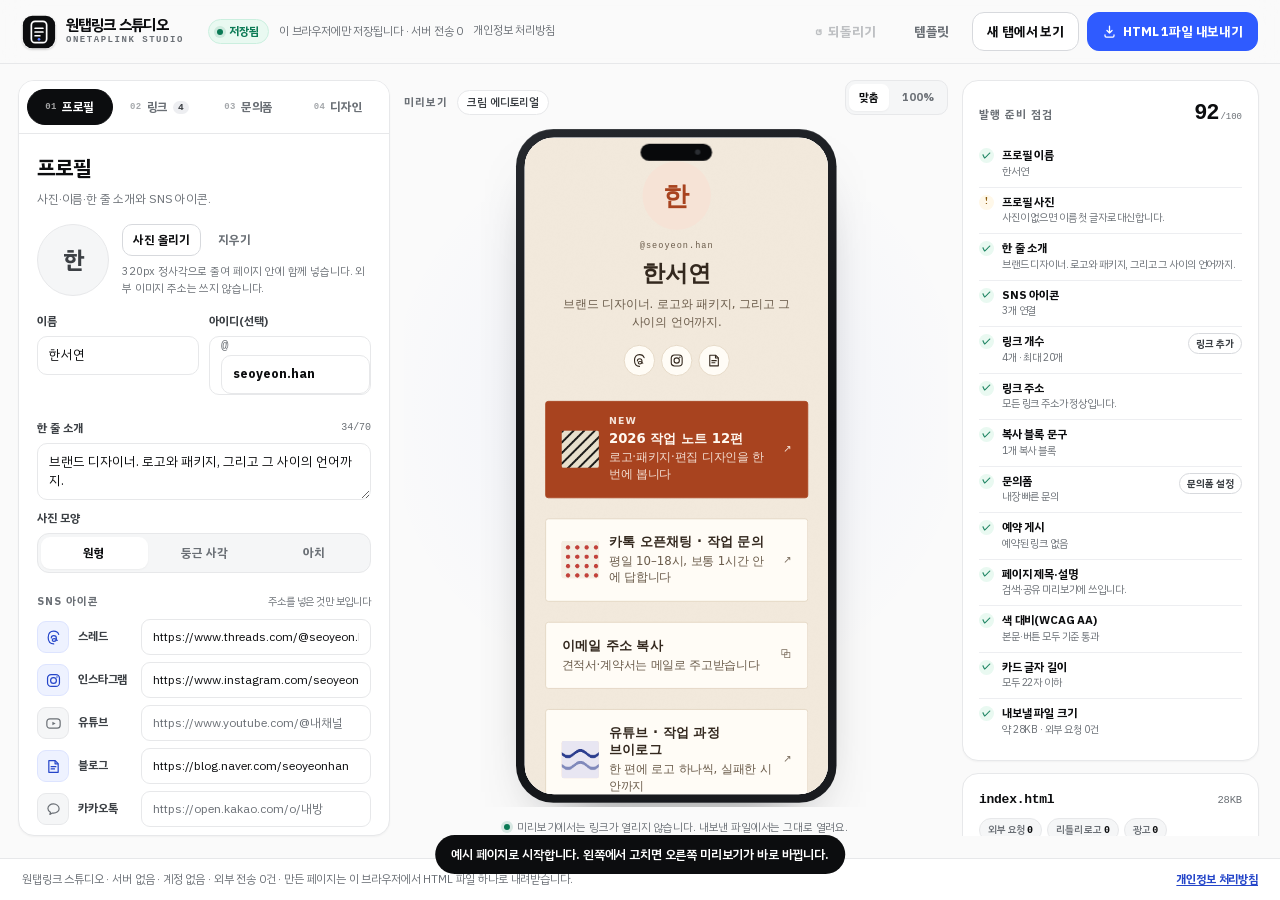
==== commit b90caae2: "Redesign studio UI to A안 Crisp Bento (white bento, cobalt single accent) - A안 토큰 전면 적용: #FAFAFA 바탕 ·" ====
--- a/index.html
+++ b/index.html
@@ -1,11 +1,11 @@
 <!DOCTYPE html>
-<html lang="ko">
+<html lang="ko" data-design="crisp-bento/v1">
 <head>
 <meta charset="utf-8">
 <meta name="viewport" content="width=device-width, initial-scale=1, viewport-fit=cover">
 <title>원탭링크 스튜디오 — 리틀리 로고 없이, 평생 무료 링크 페이지</title>
 <meta name="description" content="프로필 링크 페이지와 1분 견적 문의폼을 만들고 외부 요청 0건의 HTML 한 파일로 내보냅니다. 리틀리·인포크링크의 유료 테마 없이, 내 GitHub Pages에 그대로 올리면 끝.">
-<meta name="theme-color" content="#eeede7">
+<meta name="theme-color" content="#FAFAFA">
 <meta name="color-scheme" content="light">
 <link rel="icon" href="favicon.svg" type="image/svg+xml">
 <link rel="stylesheet" href="styles.css">
@@ -18,10 +18,10 @@
     <a class="brand" href="#" data-action="reset-view" aria-label="원탭링크 스튜디오 홈">
       <span class="brand-mark" aria-hidden="true">
         <svg viewBox="0 0 40 40" width="34" height="34">
-          <rect x="1" y="1" width="38" height="38" rx="11" fill="#1f3d33"/>
-          <rect x="11" y="7.5" width="18" height="25" rx="4.4" fill="none" stroke="#f4f2ea" stroke-width="2"/>
-          <path d="M15.4 15.6h9.2M15.4 20h9.2M15.4 24.4h5.6" stroke="#f4f2ea" stroke-width="2" stroke-linecap="round"/>
-          <circle cx="20" cy="28.6" r="1.5" fill="#c9e4bd"/>
+          <rect x="1" y="1" width="38" height="38" rx="11" fill="#0C0D0F"/>
+          <rect x="11" y="7.5" width="18" height="25" rx="4.4" fill="none" stroke="#FFFFFF" stroke-width="2"/>
+          <path d="M15.4 15.6h9.2M15.4 20h9.2M15.4 24.4h5.6" stroke="#FFFFFF" stroke-width="2" stroke-linecap="round"/>
+          <circle cx="20" cy="28.6" r="1.6" fill="#5C7DFF"/>
         </svg>
       </span>
       <span class="brand-t">
@@ -177,14 +177,14 @@
         <div class="chip-list" id="grainList"></div>
 
         <div class="field-grid">
-          <label class="field"><span>포인트 색</span>
+          <label class="field field-wide"><span>포인트 색</span>
             <span class="color-row">
               <input id="accentColor" type="color" value="#a8431f" aria-label="포인트 색">
               <input id="accentHex" type="text" maxlength="7" placeholder="#A8431F" spellcheck="false" aria-label="포인트 색 코드">
               <button type="button" class="btn btn-quiet btn-sm" data-action="accent-reset">기본값</button>
             </span>
           </label>
-          <label class="field"><span>모서리 <em id="radiusVal">0px</em></span>
+          <label class="field field-wide"><span>모서리 <em id="radiusVal">0px</em></span>
             <input id="radiusRange" type="range" min="0" max="28" step="1" value="0">
           </label>
         </div>
--- a/styles.css
+++ b/styles.css
@@ -1,8 +1,13 @@
 /* ============================================================
    원탭링크 스튜디오 · styles.css
+   디자인 시스템: A안 — Crisp Bento SaaS (2026 Pinterest 리서치)
+     바탕 #FAFAFA · 카드 #FFFFFF · 1px #E7E8EA · 라운드 16
+     잉크 #0C0D0F · 코발트 #2F5BFF 단일 액센트 · 산세리프 800 헤드라인
    스튜디오 화면 전용. 내보낸 페이지의 CSS는 core.js가 따로 만든다.
+   외부 요청 0 — 로컬 폰트(PlexKR)와 인라인 SVG만 쓴다.
    ============================================================ */
 
+/* ── 폰트 (로컬, 외부 요청 없음) ───────────────────────── */
 @font-face {
   font-family: 'PlexKR';
   src: url('assets/fonts/plexkr-Regular.woff2') format('woff2');
@@ -19,37 +24,62 @@
   font-weight: 700 900; font-style: normal; font-display: swap;
 }
 
+/* ── A안 토큰 ─────────────────────────────────────────── */
 :root {
-  --font: 'PlexKR', -apple-system, BlinkMacSystemFont, 'Segoe UI', 'Apple SD Gothic Neo', 'Malgun Gothic', sans-serif;
+  --paper: #FAFAFA;
+  --bg: var(--paper);
+  --surface: #FFFFFF;
+  --surface-2: #F5F6F7;
+  --surface-3: #EDEEF1;
+
+  --ink: #0C0D0F;      /* 본문 19.6:1 on #FFFFFF */
+  --ink-2: #3C4045;    /* 10.4:1 */
+  --ink-3: #6B7076;    /* 4.99:1 — 보조 텍스트 */
+  --ink-4: #8A8F96;    /* 장식·아이콘 전용 (UI 3:1) */
+
+  --line: #E7E8EA;
+  --line-2: #D7D9DD;
+
+  --brand: var(--ink);
+  --brand-2: #000000;
+  --brand-soft: var(--surface-2);
+
+  --accent: #2F5BFF;        /* 5.17:1 on #FFFFFF */
+  --accent-hover: #2449D8;
+  --accent-ink: #FFFFFF;
+  --accent-soft: #EEF2FF;
+  --accent-line: #DDE4FF;
+  --accent-text: #2445C9;   /* 6.9:1 on #EEF2FF */
+
+  --hot: var(--accent);
+  --hot-soft: var(--accent-soft);
+
+  --ok: #0B7A55;
+  --ok-soft: #E9F9F1;
+  --ok-line: #CBEFDF;
+  --warn: #8A5A0B;
+  --warn-soft: #FFF8E9;
+  --warn-line: #F2E2BD;
+  --bad: #B3261E;
+  --bad-soft: #FDF1EF;
+  --bad-line: #F3D6D1;
+
+  --r-sm: 10px;
+  --r-md: 12px;
+  --r-lg: 16px;
+  --pill: 999px;
+  --topbar: 64px;
+
+  --font: 'PlexKR', 'Pretendard', -apple-system, BlinkMacSystemFont, 'Segoe UI', 'Apple SD Gothic Neo', 'Malgun Gothic', 'Noto Sans KR', sans-serif;
   --mono: ui-monospace, 'SFMono-Regular', Menlo, Consolas, 'Liberation Mono', monospace;
-  --bg: #eeede7;
-  --surface: #ffffff;
-  --surface-2: #f8f7f2;
-  --surface-3: #f1efe6;
-  --ink: #16181a;
-  --ink-2: #4d5157;
-  --ink-3: #7c8087;
-  --ink-4: #a3a6ab;
-  --line: #dcdad2;
-  --line-2: #c9c6bb;
-  --brand: #1f3d33;
-  --brand-2: #2e5a49;
-  --brand-soft: #e6ede6;
-  --hot: #b23a2e;
-  --hot-soft: #fbebe7;
-  --ok: #1f6b45;
-  --ok-soft: #e6f2e9;
-  --warn: #8a5a12;
-  --warn-soft: #fbf1dd;
-  --bad: #a52a1f;
-  --bad-soft: #fbe9e6;
-  --r-sm: 8px;
-  --r-md: 12px;
-  --r-lg: 18px;
-  --topbar: 64px;
-  --shadow-1: 0 1px 2px rgba(22, 24, 26, .05);
-  --shadow-2: 0 18px 40px -28px rgba(22, 24, 26, .45);
+
+  --shadow-1: 0 1px 2px rgba(12, 13, 15, .04);
+  --shadow-2: 0 12px 28px -20px rgba(12, 13, 15, .35);
+  --shadow-3: 0 22px 48px -28px rgba(12, 13, 15, .45);
+  --ring: 0 0 0 3px rgba(47, 91, 255, .16);
+
   --ps: .82;
+  --foot: 0px;
 }
 
 *, *::before, *::after { box-sizing: border-box; }
@@ -63,96 +93,99 @@
   font-family: var(--font);
   font-size: 14px;
   line-height: 1.55;
-  letter-spacing: -0.003em;
+  letter-spacing: -0.011em;
   -webkit-font-smoothing: antialiased;
-}
-
-body::before {
-  content: '';
-  position: fixed;
-  inset: 0;
-  z-index: 0;
-  pointer-events: none;
-  opacity: .05;
-  background-image: url("data:image/svg+xml;charset=utf-8,%3Csvg xmlns='http://www.w3.org/2000/svg' width='120' height='120'%3E%3Cfilter id='n'%3E%3CfeTurbulence type='fractalNoise' baseFrequency='.72' numOctaves='3' stitchTiles='stitch'/%3E%3CfeColorMatrix type='saturate' values='0'/%3E%3C/filter%3E%3Crect width='120' height='120' filter='url(%23n)'/%3E%3C/svg%3E");
-  mix-blend-mode: multiply;
+  text-rendering: optimizeLegibility;
 }
 
 body > * { position: relative; z-index: 1; }
 
-h1, h2, h3, h4 { margin: 0; font-weight: 700; letter-spacing: -0.025em; }
+h1, h2, h3, h4 { margin: 0; font-weight: 800; letter-spacing: -0.035em; }
 p { margin: 0; }
 ul, ol { margin: 0; padding: 0; }
 li { list-style: none; }
-b, strong { font-weight: 600; }
+b, strong { font-weight: 700; }
 em { font-style: normal; }
 
 .skip {
-  position: absolute; left: 10px; top: -60px;
-  padding: 8px 14px; border-radius: 10px;
-  background: var(--ink); color: #fff; text-decoration: none; z-index: 99;
+  position: absolute; left: 12px; top: -60px;
+  padding: 9px 15px; border-radius: var(--r-md);
+  background: var(--ink); color: #fff; font-weight: 700;
+  text-decoration: none; z-index: 99;
   transition: top .15s ease;
 }
-.skip:focus { top: 10px; }
+.skip:focus { top: 12px; }
 
 /* ───────────── 상단 바 ───────────── */
 .topbar {
   position: sticky; top: 0; z-index: 30;
   height: var(--topbar);
-  background: rgba(238, 237, 231, .9);
+  background: rgba(250, 250, 250, .86);
   border-bottom: 1px solid var(--line);
-  backdrop-filter: blur(10px);
+  backdrop-filter: blur(14px) saturate(1.15);
 }
 .topbar-in {
   max-width: 1760px; margin: 0 auto; height: 100%;
   padding: 0 22px;
   display: flex; align-items: center; gap: 18px;
 }
-.brand { display: inline-flex; align-items: center; gap: 10px; text-decoration: none; color: inherit; flex: 0 0 auto; }
-.brand-mark { display: inline-flex; }
-.brand-t { display: flex; flex-direction: column; line-height: 1.12; }
-.brand-t strong { font-size: 15px; font-weight: 700; letter-spacing: -0.03em; }
-.brand-t small { font-family: var(--mono); font-size: 9px; letter-spacing: .16em; color: var(--ink-3); margin-top: 3px; }
+.brand { display: inline-flex; align-items: center; gap: 10px; text-decoration: none; color: inherit; flex: 0 0 auto; border-radius: 8px; }
+.brand-mark { display: inline-flex; border-radius: 10px; box-shadow: 0 1px 2px rgba(12, 13, 15, .16); }
+.brand-mark svg { display: block; border-radius: 10px; }
+.brand-t { display: flex; flex-direction: column; line-height: 1.1; }
+.brand-t strong { font-size: 15px; font-weight: 800; letter-spacing: -0.045em; }
+.brand-t small { font-family: var(--mono); font-size: 9px; font-weight: 600; letter-spacing: .17em; color: var(--ink-3); margin-top: 3px; }
 
 .top-mid { display: flex; align-items: center; gap: 10px; margin-left: 6px; min-width: 0; }
 .save-state {
-  font-size: 11px; font-weight: 600; letter-spacing: .02em;
+  display: inline-flex; align-items: center; gap: 6px;
+  font-size: 11.5px; font-weight: 700; letter-spacing: 0;
   color: var(--ok); background: var(--ok-soft);
-  padding: 3px 8px; border-radius: 999px; white-space: nowrap;
-}
-.save-state.is-dirty { color: var(--warn); background: var(--warn-soft); }
+  border: 1px solid var(--ok-line);
+  padding: 3px 9px 3px 8px; border-radius: var(--pill); white-space: nowrap;
+}
+.save-state::before {
+  content: ''; width: 6px; height: 6px; border-radius: 50%;
+  background: currentColor; box-shadow: 0 0 0 3px rgba(11, 122, 85, .12);
+}
+.save-state.is-dirty { color: var(--warn); background: var(--warn-soft); border-color: var(--warn-line); }
+.save-state.is-dirty::before { box-shadow: 0 0 0 3px rgba(138, 90, 11, .12); }
 .muted { color: var(--ink-3); font-size: 11.5px; }
+.top-privacy { text-decoration: none; border-bottom: 1px solid transparent; }
+.top-privacy:hover { color: var(--ink); border-bottom-color: var(--line-2); }
 
 .top-actions { margin-left: auto; display: flex; align-items: center; gap: 8px; }
 
 .btn {
   display: inline-flex; align-items: center; justify-content: center; gap: 6px;
-  padding: 9px 14px; border-radius: 10px;
+  padding: 9px 14px; border-radius: var(--r-md);
   border: 1px solid transparent; background: transparent;
-  font-family: inherit; font-size: 13px; font-weight: 600; letter-spacing: -0.01em;
+  font-family: inherit; font-size: 13px; font-weight: 700; letter-spacing: -0.012em;
   color: var(--ink); cursor: pointer; white-space: nowrap;
-  transition: background .14s ease, border-color .14s ease, color .14s ease, transform .14s ease;
+  transition: background .14s ease, border-color .14s ease, color .14s ease, box-shadow .14s ease, transform .14s ease;
 }
 .btn:active { transform: translateY(1px); }
-.btn-primary { background: var(--brand); color: #f6f4ec; border-color: var(--brand); }
-.btn-primary:hover { background: var(--brand-2); border-color: var(--brand-2); }
-.btn-line { border-color: var(--line-2); background: var(--surface); }
-.btn-line:hover { border-color: var(--ink-3); }
-.btn-quiet { color: var(--ink-2); }
+.btn-primary { background: var(--accent); color: var(--accent-ink); border-color: var(--accent); box-shadow: none; }
+.btn-primary:hover { background: var(--accent-hover); border-color: var(--accent-hover); }
+.btn-line { border-color: var(--line-2); background: var(--surface); color: var(--ink); }
+.btn-line:hover { border-color: var(--ink-4); box-shadow: var(--shadow-1); }
+.btn-quiet { color: var(--ink-3); }
 .btn-quiet:hover { background: var(--surface-3); color: var(--ink); }
-.btn-sm { padding: 6px 10px; font-size: 12px; border-radius: 9px; }
-.btn-block { width: 100%; padding: 12px 14px; }
+.btn-sm { padding: 6px 10px; font-size: 12px; border-radius: var(--r-sm); }
+.btn-block { width: 100%; padding: 12px 14px; border-radius: var(--r-md); }
 .btn[disabled] { opacity: .42; pointer-events: none; }
 .undo-glyph { font-size: 14px; line-height: 1; }
 .show-xs { display: none; }
 
 .icon-btn {
   width: 30px; height: 30px; display: inline-grid; place-items: center;
-  border: 1px solid var(--line); border-radius: 8px; background: var(--surface);
+  border: 1px solid var(--line); border-radius: var(--r-sm); background: var(--surface);
   color: var(--ink-2); font-size: 13px; cursor: pointer; font-family: inherit;
+  transition: border-color .14s ease, color .14s ease, background .14s ease;
 }
 .icon-btn:hover { border-color: var(--line-2); color: var(--ink); background: var(--surface-2); }
-.icon-btn.is-danger:hover { color: var(--bad); border-color: var(--bad); background: var(--bad-soft); }
+.icon-btn.is-on { background: var(--accent-soft); border-color: var(--accent-line); color: var(--accent-text); }
+.icon-btn.is-danger:hover { color: var(--bad); border-color: var(--bad-line); background: var(--bad-soft); }
 
 /* ───────────── 3열 셸 ───────────── */
 .shell {
@@ -160,7 +193,7 @@
   padding: 20px 22px 26px;
   display: grid;
   grid-template-columns: 398px minmax(380px, 1fr) 322px;
-  gap: 20px;
+  gap: 16px;
   align-items: start;
 }
 
@@ -175,37 +208,36 @@
   display: flex; flex-direction: column;
   overflow: hidden;
 }
-.rail-tabs { display: flex; gap: 2px; padding: 8px 8px 0; border-bottom: 1px solid var(--line); flex: 0 0 auto; }
+.rail-tabs { display: flex; gap: 4px; padding: 8px; border-bottom: 1px solid var(--line); flex: 0 0 auto; background: var(--surface); }
 .rail-tab {
   flex: 1 1 0; position: relative;
-  display: flex; align-items: baseline; justify-content: center; gap: 5px;
-  padding: 10px 6px 9px; border: 0; border-radius: 9px 9px 0 0;
+  display: flex; align-items: center; justify-content: center; gap: 5px;
+  padding: 8px 6px; border: 1px solid transparent; border-radius: var(--pill);
   background: transparent; color: var(--ink-3);
-  font-family: inherit; font-size: 13px; font-weight: 600; letter-spacing: -0.02em;
+  font-family: inherit; font-size: 12.5px; font-weight: 700; letter-spacing: -0.02em;
   cursor: pointer;
-}
-.rail-tab .num { font-family: var(--mono); font-size: 9px; letter-spacing: .06em; opacity: .66; }
+  transition: background .14s ease, color .14s ease, border-color .14s ease;
+}
+.rail-tab .num { font-family: var(--mono); font-size: 9px; font-weight: 600; letter-spacing: .04em; opacity: .6; }
 .rail-tab:hover { color: var(--ink); background: var(--surface-2); }
-.rail-tab.is-on { color: var(--brand); background: var(--surface-2); }
-.rail-tab.is-on::after {
-  content: ''; position: absolute; left: 10px; right: 10px; bottom: -1px; height: 2px; background: var(--brand);
-}
+.rail-tab.is-on { color: #fff; background: var(--ink); border-color: var(--ink); }
+.rail-tab.is-on .num { opacity: .62; }
 .rail-count {
-  font-family: var(--mono); font-size: 9.5px; padding: 1px 5px; border-radius: 999px;
+  font-family: var(--mono); font-size: 9.5px; font-weight: 700; padding: 1px 5px; border-radius: var(--pill);
   background: var(--surface-3); color: var(--ink-2);
 }
-.rail-tab.is-on .rail-count { background: var(--brand-soft); color: var(--brand); }
-
-.panels { flex: 1 1 auto; overflow-y: auto; overscroll-behavior: contain; padding: 18px 18px 24px; scrollbar-width: thin; }
+.rail-tab.is-on .rail-count { background: rgba(255, 255, 255, .17); color: #fff; }
+
+.panels { flex: 1 1 auto; overflow-y: auto; overscroll-behavior: contain; padding: 18px 18px 24px; scrollbar-width: thin; scrollbar-color: var(--line-2) transparent; }
 .panels::-webkit-scrollbar { width: 10px; }
-.panels::-webkit-scrollbar-thumb { background: #dcdad2; border-radius: 9px; border: 3px solid var(--surface); }
+.panels::-webkit-scrollbar-thumb { background: var(--line-2); border-radius: 9px; border: 3px solid var(--surface); }
 .panel { display: none; }
 .panel.is-on { display: block; animation: fade .18s ease; }
 @keyframes fade { from { opacity: 0; transform: translateY(3px); } to { opacity: 1; transform: none; } }
 
 .panel-head { margin-bottom: 16px; }
-.panel-head h2 { font-size: 19px; letter-spacing: -0.035em; }
-.panel-sub { margin-top: 5px; color: var(--ink-3); font-size: 12px; line-height: 1.5; }
+.panel-head h2 { font-size: 21px; letter-spacing: -0.045em; }
+.panel-sub { margin-top: 5px; color: var(--ink-3); font-size: 12px; line-height: 1.55; }
 .panel-sub b { color: var(--ink-2); }
 .panel-foot { margin-top: 14px; color: var(--ink-3); font-size: 11.5px; line-height: 1.5; }
 .panel-foot.is-bad { color: var(--bad); }
@@ -214,71 +246,76 @@
   display: flex; align-items: center; justify-content: space-between; gap: 8px;
   margin: 20px 0 9px;
 }
-.block-head h3 { font-size: 12px; font-weight: 600; letter-spacing: .04em; color: var(--ink-2); text-transform: uppercase; }
+.block-head h3 { font-size: 11px; font-weight: 700; letter-spacing: .09em; color: var(--ink-3); text-transform: uppercase; }
+.block-head .muted { font-size: 10.5px; }
 
 /* ───────────── 폼 요소 ───────────── */
 .field-grid { display: grid; grid-template-columns: 1fr 1fr; gap: 10px; }
 .field { display: block; margin-bottom: 10px; min-width: 0; }
 .field-wide { grid-column: 1 / -1; }
-.field > span, .field-label { display: block; margin-bottom: 5px; font-size: 11.5px; font-weight: 600; color: var(--ink-2); }
-.field > span em, .field-label em { float: right; font-family: var(--mono); font-size: 10px; font-style: normal; font-weight: 400; color: var(--ink-4); }
+.field > span, .field-label { display: block; margin-bottom: 5px; font-size: 11.5px; font-weight: 700; color: var(--ink-2); letter-spacing: -0.005em; }
+.field > span em, .field-label em { float: right; font-family: var(--mono); font-size: 10px; font-style: normal; font-weight: 400; color: var(--ink-3); }
 .field input[type="text"], .field input[type="url"], .field input[type="email"], .field input[type="tel"],
 .field textarea, .field select, .input-prefix {
   width: 100%; display: block;
   padding: 9px 11px;
-  border: 1px solid var(--line); border-radius: 10px;
-  background: var(--surface-2); color: var(--ink);
+  border: 1px solid var(--line); border-radius: var(--r-sm);
+  background: var(--surface); color: var(--ink);
   font-family: inherit; font-size: 13px; line-height: 1.45;
   transition: border-color .14s ease, background .14s ease, box-shadow .14s ease;
 }
 .field textarea { resize: vertical; min-height: 54px; }
 .field input:hover, .field textarea:hover { border-color: var(--line-2); }
 .field input:focus, .field textarea:focus, .field select:focus, .input-prefix:focus-within {
-  outline: none; border-color: var(--brand); background: var(--surface);
-  box-shadow: 0 0 0 3px rgba(31, 61, 51, .1);
-}
-.field input::placeholder, .field textarea::placeholder { color: var(--ink-4); }
+  outline: none; border-color: var(--accent); background: var(--surface);
+  box-shadow: var(--ring);
+}
+.field input::placeholder, .field textarea::placeholder { color: var(--ink-3); opacity: 1; }
 .input-prefix { display: flex; align-items: center; gap: 4px; padding: 0 0 0 11px; }
 .input-prefix b { font-family: var(--mono); font-size: 12.5px; color: var(--ink-3); font-weight: 400; }
 .input-prefix input { border: 0; background: transparent; padding: 9px 8px 9px 0; width: 100%; font: inherit; font-size: 13px; }
 .input-prefix input:focus { outline: none; box-shadow: none; }
 
-.seg { display: flex; gap: 4px; padding: 3px; background: var(--surface-3); border-radius: 10px; }
+.seg { display: flex; gap: 3px; padding: 3px; background: var(--surface-2); border: 1px solid var(--line); border-radius: var(--r-md); }
 .seg-btn {
-  flex: 1; padding: 7px 8px; border: 0; border-radius: 8px;
-  background: transparent; color: var(--ink-2);
-  font-family: inherit; font-size: 12px; font-weight: 600; cursor: pointer;
-}
+  flex: 1; padding: 7px 8px; border: 0; border-radius: 9px;
+  background: transparent; color: var(--ink-3);
+  font-family: inherit; font-size: 12px; font-weight: 700; cursor: pointer;
+  transition: background .14s ease, color .14s ease, box-shadow .14s ease;
+}
+.seg-btn:hover { color: var(--ink); }
 .seg-btn.is-on { background: var(--surface); color: var(--ink); box-shadow: var(--shadow-1); }
 
 .switch-row, .check-row {
   display: flex; align-items: center; justify-content: space-between; gap: 12px;
   padding: 11px 12px; margin-bottom: 10px;
-  border: 1px solid var(--line); border-radius: 12px; background: var(--surface-2);
+  border: 1px solid var(--line); border-radius: var(--r-md); background: var(--surface);
   font-size: 13px; cursor: pointer;
 }
-.switch-row b { display: block; font-size: 13px; }
+.switch-row:hover, .check-row:hover { border-color: var(--line-2); }
+.switch-row b { display: block; font-size: 13px; letter-spacing: -0.018em; }
 .switch-row small { display: block; color: var(--ink-3); font-size: 11.5px; margin-top: 1px; }
-.check-row { justify-content: flex-start; font-size: 12.5px; color: var(--ink-2); }
-.check-row input, .switch-row input { accent-color: var(--brand); width: 15px; height: 15px; flex: 0 0 auto; }
-.switch-row .switch { width: 38px; height: 22px; appearance: none; background: var(--line-2); border-radius: 999px; position: relative; transition: background .16s ease; cursor: pointer; }
-.switch-row .switch::after { content: ''; position: absolute; top: 3px; left: 3px; width: 16px; height: 16px; border-radius: 50%; background: #fff; transition: transform .16s ease; }
-.switch-row .switch:checked { background: var(--brand); }
+.check-row { justify-content: flex-start; font-size: 12.5px; color: var(--ink-2); font-weight: 500; }
+.check-row input, .switch-row input { accent-color: var(--accent); width: 15px; height: 15px; flex: 0 0 auto; }
+.switch-row .switch { width: 38px; height: 22px; appearance: none; background: var(--line-2); border-radius: var(--pill); position: relative; transition: background .16s ease; cursor: pointer; }
+.switch-row .switch::after { content: ''; position: absolute; top: 3px; left: 3px; width: 16px; height: 16px; border-radius: 50%; background: #fff; box-shadow: 0 1px 2px rgba(12, 13, 15, .25); transition: transform .16s ease; }
+.switch-row .switch:checked { background: var(--accent); }
 .switch-row .switch:checked::after { transform: translateX(16px); }
 
-.color-row { display: flex; align-items: center; gap: 6px; }
-.color-row input[type="color"] { width: 38px; height: 34px; padding: 2px; border: 1px solid var(--line); border-radius: 9px; background: var(--surface-2); cursor: pointer; }
-.color-row input[type="text"] { flex: 1; min-width: 0; }
-input[type="range"] { width: 100%; accent-color: var(--brand); }
+.field > span.color-row, .color-row { display: grid; grid-template-columns: 38px minmax(0, 1fr) auto; gap: 6px; align-items: center; }
+.color-row input[type="color"] { width: 38px; height: 34px; padding: 2px; border: 1px solid var(--line); border-radius: var(--r-sm); background: var(--surface); cursor: pointer; }
+.color-row input[type="text"] { min-width: 0; }
+.color-row .btn { justify-self: end; }
+input[type="range"] { width: 100%; accent-color: var(--accent); }
 
 /* ───────────── 프로필 ───────────── */
 .avatar-edit { display: flex; gap: 13px; align-items: flex-start; margin-bottom: 16px; }
 .avatar-preview {
   width: 72px; height: 72px; flex: 0 0 72px; border-radius: 50%;
-  background: var(--surface-3) center/cover no-repeat;
+  background: var(--surface-2) center/cover no-repeat;
   display: grid; place-items: center; overflow: hidden;
   border: 1px solid var(--line);
-  font-size: 24px; font-weight: 700; color: var(--ink-2);
+  font-size: 24px; font-weight: 800; color: var(--ink-2); letter-spacing: -0.04em;
 }
 .avatar-preview[data-shape="round"] { border-radius: 20px; }
 .avatar-preview[data-shape="arch"] { border-radius: 36px 36px 10px 10px; }
@@ -292,85 +329,90 @@
 .social-row { display: flex; align-items: center; gap: 9px; }
 .social-ico {
   width: 32px; height: 32px; flex: 0 0 32px; display: grid; place-items: center;
-  border-radius: 9px; background: var(--surface-3); color: var(--ink-2);
+  border-radius: 9px; background: var(--surface-2); color: var(--ink-3);
+  border: 1px solid var(--line);
 }
 .social-ico svg { width: 17px; height: 17px; }
-.social-row.is-on .social-ico { background: var(--brand-soft); color: var(--brand); }
+.social-row.is-on .social-ico { background: var(--accent-soft); border-color: var(--accent-line); color: var(--accent-text); }
 .social-row input {
   flex: 1; min-width: 0; padding: 8px 11px;
-  border: 1px solid var(--line); border-radius: 9px; background: var(--surface-2);
+  border: 1px solid var(--line); border-radius: 9px; background: var(--surface);
   font-family: inherit; font-size: 12px; color: var(--ink);
-}
-.social-row input:focus { outline: none; border-color: var(--brand); background: var(--surface); box-shadow: 0 0 0 3px rgba(31, 61, 51, .1); }
-.social-row .social-label { flex: 0 0 54px; font-size: 11.5px; font-weight: 600; color: var(--ink-2); }
+  transition: border-color .14s ease, box-shadow .14s ease;
+}
+.social-row input::placeholder { color: var(--ink-3); opacity: 1; }
+.social-row input:focus { outline: none; border-color: var(--accent); background: var(--surface); box-shadow: var(--ring); }
+.social-row .social-label { flex: 0 0 54px; font-size: 11.5px; font-weight: 700; color: var(--ink-2); }
 
 /* ───────────── 링크 목록 ───────────── */
 .list-toolbar { display: flex; align-items: center; justify-content: space-between; margin-bottom: 10px; }
-.pill { font-family: var(--mono); font-size: 11px; padding: 3px 9px; border-radius: 999px; background: var(--surface-3); color: var(--ink-2); }
+.pill { font-family: var(--mono); font-size: 11px; font-weight: 600; padding: 3px 9px; border-radius: var(--pill); background: var(--surface-2); color: var(--ink-2); border: 1px solid var(--line); }
 
 .link-list { display: flex; flex-direction: column; gap: 8px; }
 .link-item {
-  border: 1px solid var(--line); border-radius: 12px; background: var(--surface-2);
+  border: 1px solid var(--line); border-radius: var(--r-md); background: var(--surface);
   transition: border-color .14s ease, background .14s ease, box-shadow .14s ease;
 }
-.link-item.is-open { background: var(--surface); border-color: var(--line-2); box-shadow: var(--shadow-1); }
-.link-item.is-dragging { opacity: .55; border-color: var(--brand); }
-.link-item.is-target { border-color: var(--brand); box-shadow: 0 0 0 3px rgba(31, 61, 51, .1); }
-.link-item.is-bad { border-color: var(--bad); background: var(--bad-soft); }
+.link-item:hover { border-color: var(--line-2); }
+.link-item.is-open { background: var(--surface); border-color: var(--accent-line); box-shadow: var(--shadow-1), 0 0 0 3px rgba(47, 91, 255, .07); }
+.link-item.is-dragging { opacity: .55; border-color: var(--accent); }
+.link-item.is-target { border-color: var(--accent); box-shadow: var(--ring); }
+.link-item.is-bad { border-color: var(--bad-line); background: var(--bad-soft); }
 .link-head { display: flex; align-items: center; gap: 7px; padding: 9px 9px 9px 6px; }
 .drag-handle {
   width: 22px; height: 30px; flex: 0 0 22px;
   display: grid; place-items: center; border: 0; background: transparent;
   color: var(--ink-4); cursor: grab; touch-action: none; border-radius: 6px;
 }
-.drag-handle:hover { color: var(--ink-2); background: var(--surface-3); }
+.drag-handle:hover { color: var(--ink-2); background: var(--surface-2); }
 .drag-handle:active { cursor: grabbing; }
 .drag-handle svg { display: block; }
 .link-main { flex: 1; min-width: 0; display: flex; flex-direction: column; gap: 1px; cursor: pointer; background: none; border: 0; padding: 2px 0; text-align: left; font-family: inherit; color: inherit; }
-.link-main:focus-visible { outline: 2px solid var(--brand); outline-offset: 2px; border-radius: 6px; }
-.link-name { font-size: 13px; font-weight: 600; letter-spacing: -0.01em; white-space: nowrap; overflow: hidden; text-overflow: ellipsis; }
-.link-name .feature-star { color: var(--hot); margin-left: 4px; }
+.link-main:focus-visible { outline: 2px solid var(--accent); outline-offset: 2px; border-radius: 6px; }
+.link-name { font-size: 13px; font-weight: 700; letter-spacing: -0.018em; white-space: nowrap; overflow: hidden; text-overflow: ellipsis; }
+.link-name .feature-star { color: var(--accent); margin-left: 4px; }
 .link-meta { font-size: 11px; color: var(--ink-3); white-space: nowrap; overflow: hidden; text-overflow: ellipsis; }
 .link-meta.is-warn { color: var(--bad); }
 .link-tools { display: flex; align-items: center; gap: 3px; flex: 0 0 auto; }
-.link-tools .icon-btn { width: 26px; height: 26px; font-size: 11px; }
-.link-tools .icon-btn.is-on { background: var(--brand-soft); border-color: var(--brand-soft); color: var(--brand); }
-.link-body { padding: 4px 12px 14px; border-top: 1px dashed var(--line); margin-top: 2px; padding-top: 12px; }
+.link-tools .icon-btn { width: 26px; height: 26px; font-size: 11px; border-radius: 8px; }
+.link-tools .icon-btn.is-on { background: var(--accent-soft); border-color: var(--accent-line); color: var(--accent-text); }
+.link-body { padding: 12px 12px 14px; border-top: 1px solid var(--line); margin-top: 2px; }
 .link-body .field { margin-bottom: 9px; }
 .link-body .field > span { font-size: 10.5px; }
 .row-2 { display: grid; grid-template-columns: 1fr 1fr; gap: 9px; }
 .badge-chips { display: flex; flex-wrap: wrap; gap: 5px; margin: -2px 0 9px; }
 .badge-chip {
-  padding: 3px 8px; border-radius: 999px; border: 1px solid var(--line); background: var(--surface-2);
-  color: var(--ink-2); font-family: inherit; font-size: 10.5px; font-weight: 600; cursor: pointer;
-}
-.badge-chip:hover { border-color: var(--ink-3); color: var(--ink); }
-.badge-chip.is-on { background: var(--hot-soft); border-color: var(--hot); color: var(--hot); }
+  padding: 3px 9px; border-radius: var(--pill); border: 1px solid var(--line); background: var(--surface);
+  color: var(--ink-2); font-family: inherit; font-size: 10.5px; font-weight: 700; cursor: pointer;
+  transition: border-color .14s ease, color .14s ease, background .14s ease;
+}
+.badge-chip:hover { border-color: var(--ink-4); color: var(--ink); }
+.badge-chip.is-on { background: var(--accent-soft); border-color: var(--accent-line); color: var(--accent-text); }
 
 .thumb-row { display: flex; align-items: center; gap: 8px; margin-bottom: 10px; }
 .thumb-preview {
   width: 42px; height: 42px; flex: 0 0 42px; border-radius: 9px; border: 1px solid var(--line);
-  background: var(--surface-3) center/cover no-repeat; display: grid; place-items: center;
-  font-size: 10px; color: var(--ink-4);
+  background: var(--surface-2) center/cover no-repeat; display: grid; place-items: center;
+  font-size: 10px; color: var(--ink-3);
 }
 .thumb-preview img { width: 100%; height: 100%; object-fit: cover; border-radius: 8px; }
 .toggle-row { display: flex; align-items: center; gap: 14px; flex-wrap: wrap; margin: 6px 0 10px; }
 .toggle {
-  display: inline-flex; align-items: center; gap: 6px; font-size: 11.5px; color: var(--ink-2); cursor: pointer;
-}
-.toggle input { width: 14px; height: 14px; accent-color: var(--brand); }
-.sched-row { display: grid; grid-template-columns: 1fr 1fr; gap: 8px; padding: 9px; border: 1px dashed var(--line); border-radius: 10px; background: var(--surface-2); }
-.sched-row label { display: block; font-size: 10.5px; color: var(--ink-3); font-weight: 600; }
+  display: inline-flex; align-items: center; gap: 6px; font-size: 11.5px; color: var(--ink-2); font-weight: 500; cursor: pointer;
+}
+.toggle input { width: 14px; height: 14px; accent-color: var(--accent); }
+.sched-row { display: grid; grid-template-columns: 1fr 1fr; gap: 8px; padding: 9px; border: 1px dashed var(--line-2); border-radius: var(--r-sm); background: var(--surface-2); }
+.sched-row label { display: block; font-size: 10.5px; color: var(--ink-3); font-weight: 700; }
 .sched-row input {
   width: 100%; margin-top: 3px; padding: 6px 7px; border: 1px solid var(--line); border-radius: 7px;
   background: var(--surface); font-family: var(--mono); font-size: 11px; color: var(--ink);
 }
 .sched-status { grid-column: 1 / -1; font-size: 10.5px; color: var(--ink-3); }
 .sched-status.is-scheduled { color: var(--warn); }
-.sched-status.is-ended { color: var(--ink-4); }
+.sched-status.is-ended { color: var(--ink-3); }
 .form-block-row {
   display: flex; align-items: center; gap: 8px; padding: 11px 11px 11px 6px;
-  border: 1px dashed var(--line-2); border-radius: 12px; background: var(--surface-3);
+  border: 1px dashed var(--line-2); border-radius: var(--r-md); background: var(--surface-2);
   font-size: 12px; color: var(--ink-2);
 }
 .form-block-row .tag { margin-left: auto; font-family: var(--mono); font-size: 9.5px; letter-spacing: .06em; color: var(--ink-3); }
@@ -380,18 +422,21 @@
 /* ───────────── 문의폼 ───────────── */
 .mode-grid { display: grid; grid-template-columns: 1fr 1fr; gap: 7px; }
 .mode-card {
-  text-align: left; padding: 9px 10px; border-radius: 10px;
-  border: 1px solid var(--line); background: var(--surface-2);
+  text-align: left; padding: 9px 10px; border-radius: var(--r-sm);
+  border: 1px solid var(--line); background: var(--surface);
   font-family: inherit; cursor: pointer;
-}
-.mode-card b { display: block; font-size: 12px; letter-spacing: -0.01em; }
+  transition: border-color .14s ease, background .14s ease, box-shadow .14s ease;
+}
+.mode-card:hover { border-color: var(--line-2); }
+.mode-card b { display: block; font-size: 12px; font-weight: 700; letter-spacing: -0.015em; }
 .mode-card small { display: block; margin-top: 2px; font-size: 10.5px; line-height: 1.4; color: var(--ink-3); }
-.mode-card.is-on { border-color: var(--brand); background: var(--brand-soft); }
-.mode-card.is-on b { color: var(--brand); }
+.mode-card.is-on { border-color: var(--accent); background: var(--accent-soft); box-shadow: var(--ring); }
+.mode-card.is-on b { color: var(--accent-text); }
+.mode-card.is-on small { color: var(--accent-text); }
 
 .preview-text {
   margin: 0; padding: 12px; max-height: 240px; overflow: auto;
-  border: 1px solid var(--line); border-radius: 11px; background: var(--surface-2);
+  border: 1px solid var(--line); border-radius: var(--r-sm); background: var(--surface-2);
   font-family: var(--font); font-size: 11.5px; line-height: 1.65; color: var(--ink-2);
   white-space: pre-wrap; word-break: break-word;
 }
@@ -399,16 +444,16 @@
 /* ───────────── 디자인 ───────────── */
 .preset-grid { display: grid; grid-template-columns: 1fr 1fr; gap: 7px; }
 .preset-card {
-  border: 1px solid var(--line); border-radius: 11px; background: var(--surface-2);
+  border: 1px solid var(--line); border-radius: var(--r-sm); background: var(--surface);
   padding: 7px; text-align: left; cursor: pointer; font-family: inherit;
   display: flex; gap: 8px; align-items: center;
-  transition: border-color .14s ease, box-shadow .14s ease;
-}
-.preset-card:hover { border-color: var(--line-2); }
-.preset-card.is-on { border-color: var(--brand); box-shadow: 0 0 0 3px rgba(31, 61, 51, .1); }
+  transition: border-color .14s ease, box-shadow .14s ease, background .14s ease;
+}
+.preset-card:hover { border-color: var(--line-2); background: var(--surface-2); }
+.preset-card.is-on { border-color: var(--accent); background: var(--surface); box-shadow: var(--ring); }
 .preset-mini {
   width: 40px; height: 52px; flex: 0 0 40px; border-radius: 6px; overflow: hidden;
-  border: 1px solid rgba(0, 0, 0, .08); display: flex; flex-direction: column; gap: 3px; padding: 6px 5px;
+  border: 1px solid var(--line); display: flex; flex-direction: column; gap: 3px; padding: 6px 5px;
   background: var(--mini-bg, #fff);
 }
 .preset-mini i { display: block; height: 3px; border-radius: 2px; background: var(--mini-ink, #111); opacity: .8; }
@@ -418,54 +463,57 @@
 .preset-mini i:nth-child(4) { width: 100%; height: 9px; background: var(--mini-surface, #eee); border-radius: 3px; }
 .preset-mini i:nth-child(5) { width: 100%; height: 9px; background: var(--mini-accent, #333); border-radius: 3px; }
 .preset-meta { min-width: 0; }
-.preset-meta b { display: block; font-size: 11.5px; line-height: 1.3; letter-spacing: -0.02em; }
+.preset-meta b { display: block; font-size: 11.5px; line-height: 1.3; letter-spacing: -0.025em; }
 .preset-meta small { display: block; font-size: 9.5px; color: var(--ink-3); margin-top: 2px; line-height: 1.3; }
-.preset-card.is-on .preset-meta b { color: var(--brand); }
+.preset-card.is-on .preset-meta b { color: var(--accent-text); }
 
 .chip-list { display: flex; flex-wrap: wrap; gap: 6px; }
 .chip {
-  padding: 6px 10px; border-radius: 999px; border: 1px solid var(--line);
-  background: var(--surface-2); color: var(--ink-2);
-  font-family: inherit; font-size: 11.5px; font-weight: 600; cursor: pointer;
+  padding: 6px 11px; border-radius: var(--pill); border: 1px solid var(--line);
+  background: var(--surface); color: var(--ink-2);
+  font-family: inherit; font-size: 11.5px; font-weight: 700; cursor: pointer;
   transition: border-color .14s ease, background .14s ease, color .14s ease;
 }
-.chip:hover { border-color: var(--line-2); color: var(--ink); }
-.chip.is-on { background: var(--brand); border-color: var(--brand); color: #f4f2ea; }
+.chip:hover { border-color: var(--ink-4); color: var(--ink); }
+.chip.is-on { background: var(--ink); border-color: var(--ink); color: #fff; }
 
 .contrast-list { display: flex; flex-direction: column; gap: 4px; }
 .contrast-row { display: flex; align-items: center; gap: 8px; font-size: 11px; color: var(--ink-2); }
-.contrast-row .swatch { width: 12px; height: 12px; border-radius: 3px; border: 1px solid rgba(0, 0, 0, .12); flex: 0 0 12px; }
-.contrast-row .ratio { margin-left: auto; font-family: var(--mono); font-size: 10.5px; }
-.contrast-row .verdict { font-size: 9.5px; padding: 1px 5px; border-radius: 999px; }
-.contrast-row .verdict.is-pass { background: var(--ok-soft); color: var(--ok); }
-.contrast-row .verdict.is-fail { background: var(--bad-soft); color: var(--bad); }
+.contrast-row .swatch { width: 12px; height: 12px; border-radius: 3px; border: 1px solid var(--line-2); flex: 0 0 12px; }
+.contrast-row .ratio { margin-left: auto; font-family: var(--mono); font-size: 10.5px; color: var(--ink-2); }
+.contrast-row .verdict { font-size: 9.5px; font-weight: 700; padding: 1px 6px; border-radius: var(--pill); }
+.contrast-row .verdict.is-pass { background: var(--ok-soft); color: var(--ok); border: 1px solid var(--ok-line); }
+.contrast-row .verdict.is-fail { background: var(--bad-soft); color: var(--bad); border: 1px solid var(--bad-line); }
 
 .kit-banner {
-  padding: 10px 12px; border-radius: 11px; margin-bottom: 10px;
-  background: var(--brand-soft); border: 1px solid #c9d9cb; color: var(--brand);
+  padding: 11px 12px; border-radius: var(--r-sm); margin-bottom: 10px;
+  background: var(--accent-soft); border: 1px solid var(--accent-line); color: var(--accent-text);
   font-size: 11.5px; line-height: 1.5;
 }
-.kit-banner b { display: block; font-size: 12px; }
+.kit-banner b { display: block; font-size: 12px; color: var(--accent-text); }
 .kit-actions { display: flex; flex-wrap: wrap; gap: 6px; }
 .kit-list { display: flex; flex-direction: column; gap: 6px; margin-top: 10px; }
-.kit-item { display: flex; align-items: center; gap: 8px; padding: 8px 9px; border: 1px solid var(--line); border-radius: 10px; background: var(--surface-2); }
-.kit-item .dot { width: 16px; height: 16px; border-radius: 5px; border: 1px solid rgba(0, 0, 0, .1); flex: 0 0 16px; }
+.kit-item { display: flex; align-items: center; gap: 8px; padding: 8px 9px; border: 1px solid var(--line); border-radius: var(--r-sm); background: var(--surface); }
+.kit-item .dot { width: 16px; height: 16px; border-radius: 5px; border: 1px solid var(--line-2); flex: 0 0 16px; }
 .kit-item b { font-size: 11.5px; }
 .kit-item small { display: block; font-family: var(--mono); font-size: 9px; color: var(--ink-3); }
 
 /* ───────────── 무대 · 폰 ───────────── */
 .stage { min-width: 0; display: flex; flex-direction: column; align-items: center; }
-.stage-head { width: 100%; display: flex; align-items: flex-end; justify-content: space-between; margin-bottom: 12px; }
+.stage-head { width: 100%; display: flex; align-items: flex-end; justify-content: space-between; margin-bottom: 10px; }
 .stage-title { display: flex; align-items: baseline; gap: 9px; }
-.stage-title h2 { font-size: 13px; letter-spacing: .02em; text-transform: uppercase; color: var(--ink-2); }
-.preset-tag { font-size: 11px; color: var(--ink-3); padding: 3px 8px; border-radius: 999px; background: var(--surface-3); }
-.zoom { display: flex; gap: 3px; padding: 3px; background: var(--surface-3); border-radius: 9px; }
-.zoom-btn { border: 0; background: transparent; padding: 5px 9px; border-radius: 7px; font-family: inherit; font-size: 11px; font-weight: 600; color: var(--ink-3); cursor: pointer; }
+.stage-title h2 { font-size: 11px; font-weight: 700; letter-spacing: .1em; text-transform: uppercase; color: var(--ink-3); }
+.preset-tag { font-size: 11px; font-weight: 600; color: var(--ink-2); padding: 3px 9px; border-radius: var(--pill); background: var(--surface); border: 1px solid var(--line); }
+.zoom { display: flex; gap: 3px; padding: 3px; background: var(--surface-2); border: 1px solid var(--line); border-radius: var(--r-sm); }
+.zoom-btn { border: 0; background: transparent; padding: 5px 10px; border-radius: 7px; font-family: inherit; font-size: 11px; font-weight: 700; color: var(--ink-3); cursor: pointer; }
+.zoom-btn:hover { color: var(--ink); }
 .zoom-btn.is-on { background: var(--surface); color: var(--ink); box-shadow: var(--shadow-1); }
 
 .stage-body {
+  position: relative;
   width: 100%; display: flex; justify-content: center; align-items: flex-start;
   padding: 4px 0 2px;
+  background: radial-gradient(circle at 50% 42%, rgba(47, 91, 255, .055), rgba(47, 91, 255, 0) 62%);
 }
 .phone {
   --ps: .82;
@@ -473,22 +521,23 @@
   height: calc(866px * var(--ps));
   flex: 0 0 auto;
   position: relative;
+  z-index: 1;
 }
 .phone-frame {
   width: 412px; height: 866px;
   transform: scale(var(--ps)); transform-origin: top left;
   padding: 11px; border-radius: 48px;
-  background: linear-gradient(160deg, #2a2c2e 0%, #17181a 42%, #232527 100%);
-  box-shadow: 0 40px 80px -50px rgba(16, 18, 20, .75), 0 2px 0 rgba(255, 255, 255, .12) inset;
+  background: linear-gradient(160deg, #26292E 0%, #0C0D0F 52%, #1A1C20 100%);
+  box-shadow: 0 40px 80px -52px rgba(12, 13, 15, .7), 0 1px 0 rgba(255, 255, 255, .14) inset;
   position: relative;
 }
 .phone-notch {
   position: absolute; top: 19px; left: 50%; transform: translateX(-50%);
-  width: 92px; height: 22px; border-radius: 999px; background: #101113; z-index: 3;
+  width: 92px; height: 22px; border-radius: var(--pill); background: #08090B; z-index: 3;
 }
 .phone-notch::after {
   content: ''; position: absolute; right: 15px; top: 7px; width: 7px; height: 7px; border-radius: 50%;
-  background: #26292c;
+  background: #2B2E33;
 }
 .phone-screen {
   width: 390px; height: 844px; border-radius: 38px; overflow: hidden; background: #fff;
@@ -500,7 +549,7 @@
   display: flex; align-items: center; gap: 7px;
   margin-top: 12px; color: var(--ink-3); font-size: 11px;
 }
-.dot-live { width: 6px; height: 6px; border-radius: 50%; background: var(--ok); box-shadow: 0 0 0 3px var(--ok-soft); }
+.dot-live { width: 6px; height: 6px; border-radius: 50%; background: var(--ok); box-shadow: 0 0 0 3px rgba(11, 122, 85, .14); }
 
 /* ───────────── 오른쪽 ───────────── */
 .side { display: flex; flex-direction: column; gap: 12px; position: sticky; top: calc(var(--topbar) + 16px); }
@@ -509,9 +558,9 @@
   padding: 16px; box-shadow: var(--shadow-1);
 }
 .audit-head { display: flex; align-items: center; justify-content: space-between; margin-bottom: 10px; }
-.audit-head h2 { font-size: 13px; letter-spacing: .02em; text-transform: uppercase; color: var(--ink-2); }
-.score { font-family: var(--mono); font-size: 20px; font-weight: 700; letter-spacing: -0.04em; color: var(--brand); }
-.score::after { content: '/100'; font-size: 9px; color: var(--ink-4); letter-spacing: 0; margin-left: 1px; }
+.audit-head h2 { font-size: 11px; font-weight: 700; letter-spacing: .09em; text-transform: uppercase; color: var(--ink-3); }
+.score { font-family: var(--mono); font-size: 22px; font-weight: 700; letter-spacing: -0.05em; color: var(--ink); font-variant-numeric: tabular-nums; }
+.score::after { content: '/100'; font-size: 9px; font-weight: 500; color: var(--ink-3); letter-spacing: 0; margin-left: 2px; }
 .audit-list { display: flex; flex-direction: column; gap: 1px; }
 .audit-item { display: flex; align-items: flex-start; gap: 8px; padding: 6px 0; border-top: 1px solid var(--surface-3); }
 .audit-item:first-child { border-top: 0; }
@@ -520,51 +569,56 @@
 .audit-item.is-warn .audit-dot { background: var(--warn-soft); color: var(--warn); }
 .audit-item.is-error .audit-dot { background: var(--bad-soft); color: var(--bad); }
 .audit-txt { min-width: 0; flex: 1; }
-.audit-txt b { display: block; font-size: 11.5px; letter-spacing: -0.01em; }
+.audit-txt b { display: block; font-size: 11.5px; font-weight: 700; letter-spacing: -0.015em; }
 .audit-txt small { display: block; font-size: 10.5px; line-height: 1.4; color: var(--ink-3); }
 .audit-item.is-error .audit-txt small { color: var(--bad); }
-.audit-fix { flex: 0 0 auto; font-size: 10px; padding: 2px 6px; border-radius: 6px; border: 1px solid var(--line); background: var(--surface-2); color: var(--ink-2); cursor: pointer; font-family: inherit; }
+.audit-fix { flex: 0 0 auto; font-size: 10px; font-weight: 700; padding: 2px 7px; border-radius: var(--pill); border: 1px solid var(--line-2); background: var(--surface); color: var(--ink-2); cursor: pointer; font-family: inherit; }
+.audit-fix:hover { border-color: var(--ink-4); color: var(--ink); background: var(--surface-2); }
 
 .export-top { display: flex; align-items: baseline; justify-content: space-between; margin-bottom: 8px; }
 .file-name { font-family: var(--mono); font-size: 13px; font-weight: 700; letter-spacing: -0.02em; }
 .file-size { font-family: var(--mono); font-size: 10.5px; color: var(--ink-3); }
 .fact-row { display: flex; gap: 5px; flex-wrap: wrap; margin-bottom: 11px; }
-.fact { font-size: 10px; padding: 3px 7px; border-radius: 999px; background: var(--surface-3); color: var(--ink-2); }
-.fact b { color: var(--brand); font-family: var(--mono); }
+.fact { font-size: 10px; font-weight: 500; padding: 3px 8px; border-radius: var(--pill); background: var(--surface-2); border: 1px solid var(--line); color: var(--ink-3); }
+.fact b { color: var(--ink); font-family: var(--mono); font-weight: 700; }
 .export-card .hint { margin-top: 8px; }
 .steps { margin-top: 11px; padding-top: 10px; border-top: 1px solid var(--surface-3); display: flex; flex-direction: column; gap: 5px; counter-reset: s; }
 .steps li { display: flex; gap: 7px; font-size: 11px; color: var(--ink-3); }
-.steps li b { color: var(--ink-2); font-weight: 600; flex: 0 0 46px; }
-
-.stat-card { display: grid; grid-template-columns: repeat(3, 1fr); gap: 6px; padding: 13px 14px; }
-.stat { display: flex; flex-direction: column; gap: 1px; }
-.stat span { font-size: 10px; color: var(--ink-3); }
-.stat b { font-family: var(--mono); font-size: 12px; letter-spacing: -0.02em; white-space: nowrap; overflow: hidden; text-overflow: ellipsis; }
+.steps li b { color: var(--ink-2); font-weight: 700; flex: 0 0 46px; }
+
+/* 먹색 타일 — A안의 한 점 (지표 3개) */
+.stat-card {
+  display: grid; grid-template-columns: repeat(3, 1fr); gap: 6px; padding: 14px;
+  background: var(--ink); border-color: var(--ink);
+}
+.stat { display: flex; flex-direction: column; gap: 2px; min-width: 0; }
+.stat span { font-size: 10px; font-weight: 600; letter-spacing: .02em; color: #B9BEC6; }
+.stat b { font-family: var(--mono); font-size: 14px; font-weight: 700; letter-spacing: -0.02em; color: #fff; white-space: nowrap; overflow: hidden; text-overflow: ellipsis; font-variant-numeric: tabular-nums; }
 
 .why { font-size: 11px; line-height: 1.6; color: var(--ink-3); padding: 0 4px; }
-.why b { display: block; color: var(--ink-2); margin-bottom: 2px; }
+.why b { display: block; color: var(--ink-2); margin-bottom: 2px; font-weight: 700; }
 
 /* ───────────── 모달 ───────────── */
 .modal {
   width: min(680px, calc(100vw - 32px));
-  border: 1px solid var(--line-2); border-radius: 20px; padding: 0;
+  border: 1px solid var(--line); border-radius: var(--r-lg); padding: 0;
   background: var(--surface); color: var(--ink);
-  box-shadow: 0 40px 90px -40px rgba(16, 18, 20, .6);
-}
-.modal::backdrop { background: rgba(24, 26, 27, .38); backdrop-filter: blur(3px); }
+  box-shadow: 0 40px 90px -40px rgba(12, 13, 15, .55);
+}
+.modal::backdrop { background: rgba(12, 13, 15, .34); backdrop-filter: blur(3px); }
 .modal-head { display: flex; align-items: flex-start; justify-content: space-between; gap: 12px; padding: 18px 18px 12px; }
-.modal-head h2 { font-size: 18px; letter-spacing: -0.03em; }
+.modal-head h2 { font-size: 19px; letter-spacing: -0.04em; }
 .modal-head p { margin-top: 4px; font-size: 12px; color: var(--ink-3); }
 .modal-actions { display: flex; justify-content: flex-end; gap: 7px; padding: 14px 18px 18px; }
 .tpl-grid { display: grid; grid-template-columns: 1fr 1fr; gap: 9px; padding: 4px 18px 18px; }
-.tpl-card { text-align: left; border: 1px solid var(--line); border-radius: 13px; background: var(--surface-2); padding: 13px; cursor: pointer; font-family: inherit; }
-.tpl-card:hover { border-color: var(--brand); background: var(--surface); }
-.tpl-card .tpl-tag { font-family: var(--mono); font-size: 9.5px; letter-spacing: .06em; color: var(--hot); }
-.tpl-card b { display: block; margin-top: 4px; font-size: 14px; letter-spacing: -0.02em; }
+.tpl-card { text-align: left; border: 1px solid var(--line); border-radius: var(--r-md); background: var(--surface-2); padding: 13px; cursor: pointer; font-family: inherit; transition: border-color .14s ease, background .14s ease; }
+.tpl-card:hover { border-color: var(--accent-line); background: var(--surface); box-shadow: var(--ring); }
+.tpl-card .tpl-tag { font-family: var(--mono); font-size: 9.5px; font-weight: 600; letter-spacing: .08em; color: var(--accent-text); }
+.tpl-card b { display: block; margin-top: 4px; font-size: 14px; letter-spacing: -0.03em; }
 .tpl-card small { display: block; margin-top: 4px; font-size: 11.5px; line-height: 1.5; color: var(--ink-3); }
 .export-body { padding: 0 18px; }
 .export-stats { display: grid; grid-template-columns: repeat(3, 1fr); gap: 8px; margin-bottom: 12px; }
-.export-stats .es { padding: 10px 12px; border-radius: 11px; background: var(--surface-2); border: 1px solid var(--line); }
+.export-stats .es { padding: 10px 12px; border-radius: var(--r-sm); background: var(--surface-2); border: 1px solid var(--line); }
 .export-stats .es span { display: block; font-size: 10px; color: var(--ink-3); }
 .export-stats .es b { font-family: var(--mono); font-size: 13px; }
 .export-checks { display: flex; flex-direction: column; gap: 5px; margin-bottom: 10px; }
@@ -573,25 +627,25 @@
 .export-checks .bad { color: var(--bad); font-weight: 700; }
 .kit-json {
   display: block; width: calc(100% - 36px); margin: 0 18px; padding: 12px;
-  border: 1px solid var(--line); border-radius: 11px; background: var(--surface-2);
+  border: 1px solid var(--line); border-radius: var(--r-sm); background: var(--surface-2);
   font-family: var(--mono); font-size: 11px; line-height: 1.55; color: var(--ink-2); resize: vertical;
 }
-.kit-json:focus { outline: none; border-color: var(--brand); background: var(--surface); }
+.kit-json:focus { outline: none; border-color: var(--accent); background: var(--surface); box-shadow: var(--ring); }
 
 .toast {
   position: fixed; left: 50%; bottom: 26px; z-index: 60;
   max-width: calc(100vw - 32px);
-  padding: 11px 16px; border-radius: 999px;
-  background: var(--ink); color: #f4f2ea;
-  font-size: 12.5px; line-height: 1.4; text-align: center;
+  padding: 11px 16px; border-radius: var(--pill);
+  background: var(--ink); color: #fff;
+  font-size: 12.5px; font-weight: 500; line-height: 1.4; text-align: center;
+  box-shadow: var(--shadow-3);
   opacity: 0; transform: translate(-50%, 14px); pointer-events: none;
   transition: opacity .18s ease, transform .18s ease;
 }
 .toast.is-on { opacity: 1; transform: translate(-50%, 0); }
-.toast button { margin-left: 8px; border: 0; background: none; color: #cfe3c8; font: inherit; font-weight: 700; text-decoration: underline; cursor: pointer; pointer-events: auto; }
+.toast button { margin-left: 8px; border: 0; background: none; color: #A9BCFF; font: inherit; font-weight: 700; text-decoration: underline; cursor: pointer; pointer-events: auto; }
 
 /* ───────────── 하단 푸터 ───────────── */
-:root { --foot: 0px; }
 .app-foot { border-top: 1px solid var(--line); background: var(--surface); }
 .app-foot-in {
   max-width: 1760px; margin: 0 auto; padding: 10px 22px;
@@ -600,9 +654,9 @@
 }
 .app-foot-in p { min-width: 0; }
 .app-foot-note { overflow: hidden; text-overflow: ellipsis; white-space: nowrap; }
-.app-foot-in .muted { color: var(--ink-4); white-space: nowrap; }
-.app-foot-in a { color: var(--brand); font-weight: 600; text-decoration: underline; text-underline-offset: 2px; }
-.app-foot-in a:hover { color: var(--brand-2); }
+.app-foot-in .muted { color: var(--ink-3); white-space: nowrap; }
+.app-foot-in a { color: var(--accent-text); font-weight: 700; text-decoration: underline; text-underline-offset: 2px; }
+.app-foot-in a:hover { color: var(--ink); }
 
 /* ───────────── 모바일 전환 ───────────── */
 .mobile-switch { display: none; }
@@ -615,17 +669,17 @@
   .app-foot-in { height: 100%; padding: 0 22px; }
   .shell { height: calc(100vh - var(--topbar) - var(--foot)); align-items: stretch; padding-bottom: 18px; }
   .rail { position: static; height: auto; min-height: 0; }
-  .side { position: static; height: 100%; overflow-y: auto; padding-right: 3px; scrollbar-width: thin; }
+  .side { position: static; height: 100%; overflow-y: auto; padding-right: 3px; scrollbar-width: thin; scrollbar-color: var(--line-2) transparent; }
   .side::-webkit-scrollbar { width: 9px; }
-  .side::-webkit-scrollbar-thumb { background: #dcdad2; border-radius: 9px; border: 3px solid var(--bg); }
+  .side::-webkit-scrollbar-thumb { background: var(--line-2); border-radius: 9px; border: 3px solid var(--bg); }
   .stage { height: 100%; min-height: 0; overflow: hidden; }
   .stage-body { flex: 1 1 auto; min-height: 0; overflow: hidden; }
 }
 
-:focus-visible { outline: 2px solid var(--brand); outline-offset: 2px; }
+:focus-visible { outline: 2px solid var(--accent); outline-offset: 2px; }
 
 @media (max-width: 1500px) {
-  .shell { grid-template-columns: 372px minmax(340px, 1fr) 300px; gap: 16px; padding: 16px 18px 22px; }
+  .shell { grid-template-columns: 372px minmax(340px, 1fr) 300px; gap: 14px; padding: 16px 18px 22px; }
   .rail-tab { font-size: 12px; }
 }
 
@@ -643,16 +697,16 @@
   .brand-t small { display: none; }
   .brand-t strong { font-size: 13.5px; }
   .top-actions { gap: 6px; }
-  .top-actions .btn { padding: 8px 10px; font-size: 12px; }
+  .top-actions .btn { padding: 8px 10px; font-size: 12px; border-radius: var(--r-sm); }
   #undoBtn { padding: 8px 9px; }
   .rail-tabs { overflow-x: auto; }
   .shell {
     display: block; padding: 12px 12px 76px;
   }
-  .rail { position: static; height: auto; border-radius: 14px; }
+  .rail { position: static; height: auto; border-radius: var(--r-lg); overflow: visible; }
   .rail-tabs { position: sticky; top: var(--topbar); background: var(--surface); z-index: 5; }
   .panels { overflow: visible; padding: 14px 13px 20px; }
-  .rail-tab { padding: 9px 4px 8px; font-size: 11.5px; }
+  .rail-tab { padding: 8px 4px; font-size: 11.5px; }
   .rail-tab .num { display: none; }
   .stage { display: none; margin-top: 12px; }
   .shell[data-view="preview"] .rail { display: none; }
@@ -663,17 +717,17 @@
   .mobile-switch {
     display: flex; position: fixed; left: 50%; bottom: 14px; transform: translateX(-50%);
     z-index: 40; padding: 4px; gap: 4px;
-    background: rgba(255, 255, 255, .94); border: 1px solid var(--line-2); border-radius: 999px;
-    box-shadow: 0 10px 30px -14px rgba(16, 18, 20, .5); backdrop-filter: blur(8px);
+    background: rgba(255, 255, 255, .95); border: 1px solid var(--line-2); border-radius: var(--pill);
+    box-shadow: 0 10px 30px -14px rgba(12, 13, 15, .45); backdrop-filter: blur(8px);
   }
   .app-foot-in { padding: 12px 14px 64px; flex-direction: column; align-items: flex-start; gap: 5px; }
   .app-foot-note { white-space: normal; }
   .app-foot-in .muted { white-space: normal; }
   .mobile-switch button {
-    border: 0; background: transparent; padding: 9px 22px; border-radius: 999px;
-    font-family: inherit; font-size: 12.5px; font-weight: 600; color: var(--ink-3); cursor: pointer;
+    border: 0; background: transparent; padding: 9px 22px; border-radius: var(--pill);
+    font-family: inherit; font-size: 12.5px; font-weight: 700; color: var(--ink-3); cursor: pointer;
   }
-  .mobile-switch button.is-on { background: var(--brand); color: #f4f2ea; }
+  .mobile-switch button.is-on { background: var(--ink); color: #fff; }
   .field-grid { grid-template-columns: 1fr; }
   .tpl-grid { grid-template-columns: 1fr; }
   .mode-grid { grid-template-columns: 1fr 1fr; }
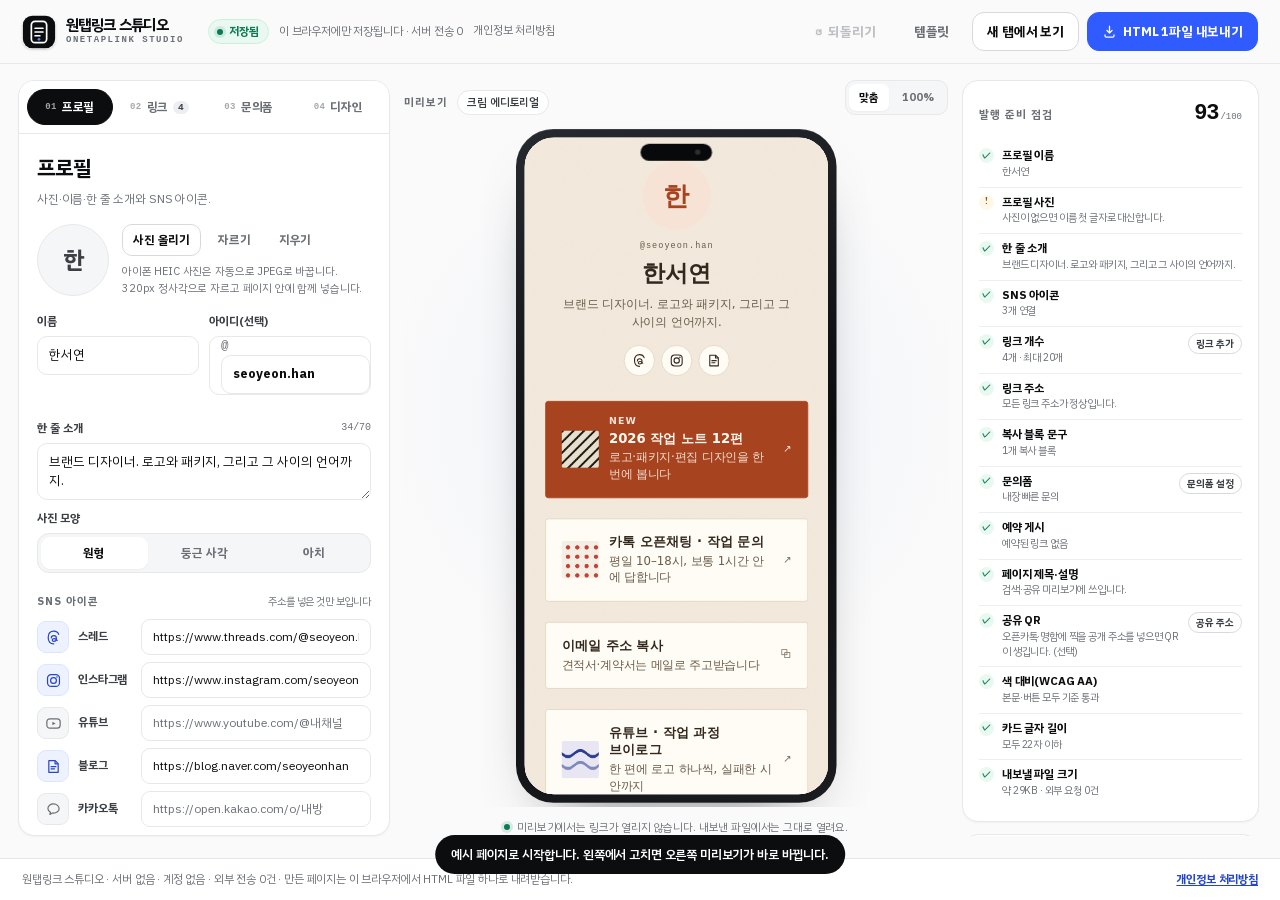
==== commit 3c8390cb: "OSS upgrade: decimal.js exact math / pako share compression / HEIC photo, crop, QR" ====
--- a/index.html
+++ b/index.html
@@ -25,7 +25,7 @@
         </svg>
       </span>
       <span class="brand-t">
-        <strong>원탭링크 스튜디오</strong>
+        <h1 class="brand-name">원탭링크 스튜디오</h1>
         <small>ONETAPLINK STUDIO</small>
       </span>
     </a>
@@ -72,10 +72,11 @@
           <div class="avatar-preview" id="avatarPreview" aria-hidden="true"></div>
           <div class="avatar-actions">
             <button type="button" class="btn btn-line btn-sm" data-action="avatar-pick">사진 올리기</button>
+            <button type="button" class="btn btn-quiet btn-sm" data-action="avatar-crop">자르기</button>
             <button type="button" class="btn btn-quiet btn-sm" data-action="avatar-clear">지우기</button>
-            <p class="hint">320px 정사각으로 줄여 페이지 안에 함께 넣습니다. 외부 이미지 주소는 쓰지 않습니다.</p>
+            <p class="hint">아이폰 HEIC 사진은 자동으로 JPEG로 바꿉니다. 320px 정사각으로 자르고 페이지 안에 함께 넣습니다.</p>
           </div>
-          <input type="file" id="avatarInput" accept="image/png,image/jpeg,image/webp" hidden>
+          <input type="file" id="avatarInput" accept="image/png,image/jpeg,image/webp,image/heic,image/heif,.heic,.heif" aria-label="프로필 사진 파일 선택" hidden>
         </div>
 
         <div class="field-grid">
@@ -101,6 +102,19 @@
           <label class="field field-wide"><span>페이지 제목 <em id="pageTitleCount">0/60</em></span><input id="fPageTitle" type="text" maxlength="60"></label>
           <label class="field field-wide"><span>설명</span><textarea id="fPageDesc" rows="2" maxlength="140" placeholder="비어 있으면 한 줄 소개를 씁니다"></textarea></label>
           <label class="field field-wide"><span>하단 문구(선택)</span><input id="fFooter" type="text" maxlength="80" placeholder="© 2026 한서연 디자인 스튜디오"></label>
+        </div>
+
+        <div class="block-head"><h3>공유 QR</h3><span class="muted">명함·오픈카톡·인쇄물</span></div>
+        <div class="field-grid">
+          <label class="field field-wide"><span>공개 주소(올린 뒤 주소)</span><input id="fShareUrl" type="url" maxlength="300" placeholder="https://example.com/me" autocomplete="off" spellcheck="false"></label>
+        </div>
+        <div class="qr-row">
+          <div class="qr-preview" id="qrPreview" aria-live="polite"><span class="qr-empty">주소를 넣고 QR 만들기를 누르세요</span></div>
+          <div class="qr-actions">
+            <button type="button" class="btn btn-line btn-sm" data-action="qr-make">QR 만들기</button>
+            <button type="button" class="btn btn-quiet btn-sm" data-action="qr-download">PNG 저장</button>
+            <p class="hint">QR은 내보낸 페이지 안에 그림으로 들어갑니다. 외부 요청도, 서버도 필요 없습니다.</p>
+          </div>
         </div>
       </section>
 
@@ -333,6 +347,23 @@
 
 <div class="toast" id="toast" role="status" aria-live="polite"></div>
 
+<!-- 사진 자르기 모달 -->
+<dialog class="modal crop-modal" id="cropModal" aria-labelledby="cropTitle">
+  <div class="modal-head">
+    <div><h2 id="cropTitle">사진 자르기</h2><p>정사각으로 맞춥니다. 끌어서 옮기고, 모서리를 잡아 확대하세요.</p></div>
+    <button type="button" class="icon-btn" data-action="crop-cancel" aria-label="닫기">✕</button>
+  </div>
+  <div class="crop-stage" id="cropStage"></div>
+  <div class="crop-tools">
+    <button type="button" class="btn btn-quiet btn-sm" data-action="crop-reset">처음으로</button>
+    <span class="hint" id="cropNote">320 × 320px JPEG</span>
+  </div>
+  <div class="modal-actions">
+    <button type="button" class="btn btn-quiet" data-action="crop-cancel">취소</button>
+    <button type="button" class="btn btn-primary" data-action="crop-apply">이대로 넣기</button>
+  </div>
+</dialog>
+
 <script src="engines/design-ref-engine.js"></script>
 <script src="core.js"></script>
 <script src="data.js"></script>
--- a/styles.css
+++ b/styles.css
@@ -133,7 +133,7 @@
 .brand-mark { display: inline-flex; border-radius: 10px; box-shadow: 0 1px 2px rgba(12, 13, 15, .16); }
 .brand-mark svg { display: block; border-radius: 10px; }
 .brand-t { display: flex; flex-direction: column; line-height: 1.1; }
-.brand-t strong { font-size: 15px; font-weight: 800; letter-spacing: -0.045em; }
+.brand-t strong, .brand-t .brand-name { margin: 0; font-size: 15px; font-weight: 800; letter-spacing: -0.045em; line-height: 1.1; }
 .brand-t small { font-family: var(--mono); font-size: 9px; font-weight: 600; letter-spacing: .17em; color: var(--ink-3); margin-top: 3px; }
 
 .top-mid { display: flex; align-items: center; gap: 10px; margin-left: 6px; min-width: 0; }
@@ -171,7 +171,7 @@
 .btn-line:hover { border-color: var(--ink-4); box-shadow: var(--shadow-1); }
 .btn-quiet { color: var(--ink-3); }
 .btn-quiet:hover { background: var(--surface-3); color: var(--ink); }
-.btn-sm { padding: 6px 10px; font-size: 12px; border-radius: var(--r-sm); }
+.btn-sm { padding: 6px 10px; min-height: 26px; font-size: 12px; border-radius: var(--r-sm); }
 .btn-block { width: 100%; padding: 12px 14px; border-radius: var(--r-md); }
 .btn[disabled] { opacity: .42; pointer-events: none; }
 .undo-glyph { font-size: 14px; line-height: 1; }
@@ -695,7 +695,7 @@
   .top-mid { display: none; }
   .only-wide, .hide-sm { display: none; }
   .brand-t small { display: none; }
-  .brand-t strong { font-size: 13.5px; }
+  .brand-t strong, .brand-t .brand-name { font-size: 13.5px; }
   .top-actions { gap: 6px; }
   .top-actions .btn { padding: 8px 10px; font-size: 12px; border-radius: var(--r-sm); }
   #undoBtn { padding: 8px 9px; }
@@ -748,3 +748,33 @@
 @media (prefers-reduced-motion: reduce) {
   *, *::before, *::after { transition: none !important; animation: none !important; }
 }
+
+/* ── 공유 QR ───────────────────────────────────────────── */
+.qr-row { display: flex; gap: 14px; align-items: flex-start; margin: 2px 0 6px; }
+.qr-preview {
+  width: 132px; height: 132px; flex: 0 0 132px;
+  display: grid; place-items: center; gap: 4px;
+  border: 1px dashed var(--line, #dcd7cf); border-radius: 12px;
+  background: #fff; padding: 6px; overflow: hidden;
+}
+.qr-preview img { width: 100%; height: 100%; object-fit: contain; display: block; }
+.qr-preview .qr-empty { font-size: 11.5px; line-height: 1.45; color: var(--sub, #8a857d); text-align: center; padding: 0 6px; }
+.qr-preview .qr-host { font-size: 10.5px; letter-spacing: .04em; color: var(--sub, #8a857d); }
+.qr-actions { display: flex; flex-wrap: wrap; gap: 6px; align-items: center; }
+.qr-actions .hint { flex-basis: 100%; margin: 2px 0 0; }
+.qr-actions .btn[disabled] { opacity: .45; cursor: not-allowed; }
+
+/* ── 사진 자르기 모달 ───────────────────────────────────── */
+.crop-modal { max-width: 520px; }
+.crop-stage {
+  height: 320px; background: #14120f; border-radius: 12px; overflow: hidden;
+  display: grid; place-items: center; margin: 0 0 10px;
+}
+.crop-stage img { max-width: 100%; display: block; }
+.crop-tools { display: flex; align-items: center; justify-content: space-between; gap: 10px; }
+.crop-tools .hint { margin: 0; }
+.cropper-container { width: 100% !important; }
+@media (max-width: 640px) {
+  .qr-row { flex-direction: column; align-items: stretch; }
+  .crop-stage { height: 260px; }
+}
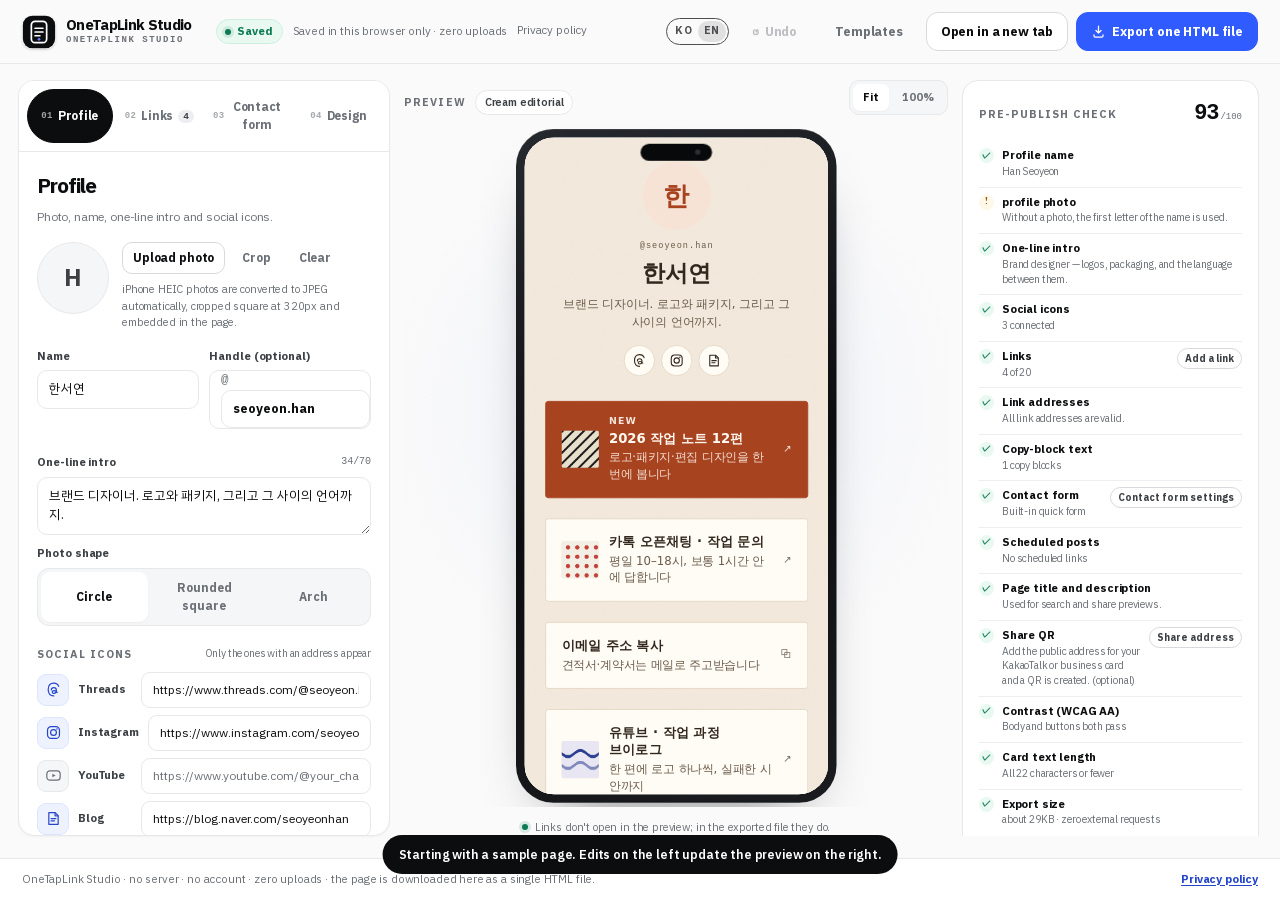
==== commit 2fc332fb: "feat(i18n): KO/EN automatic language switch (URL ?lang, localStorage onetap_lang, browser locale)" ====
--- a/index.html
+++ b/index.html
@@ -368,5 +368,6 @@
 <script src="core.js"></script>
 <script src="data.js"></script>
 <script src="app.js"></script>
+<script src="i18n.js"></script>
 </body>
 </html>
